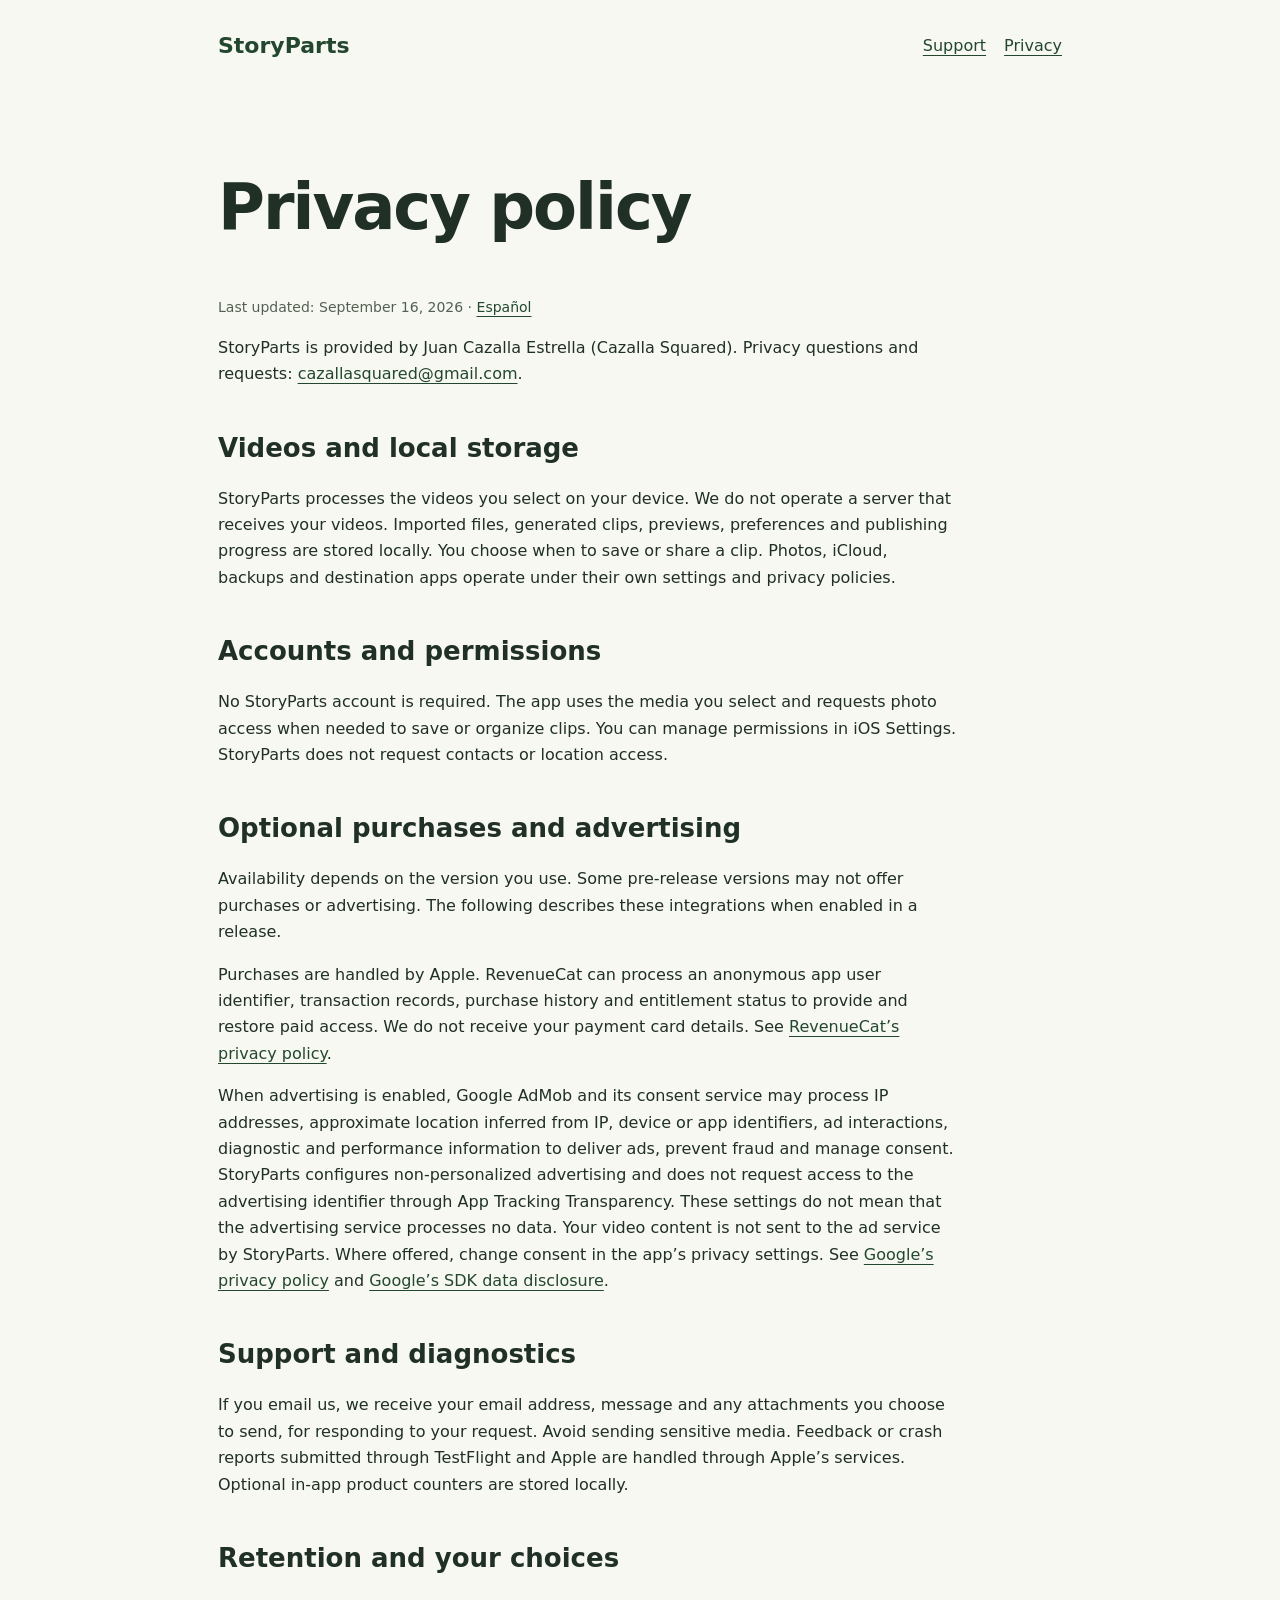
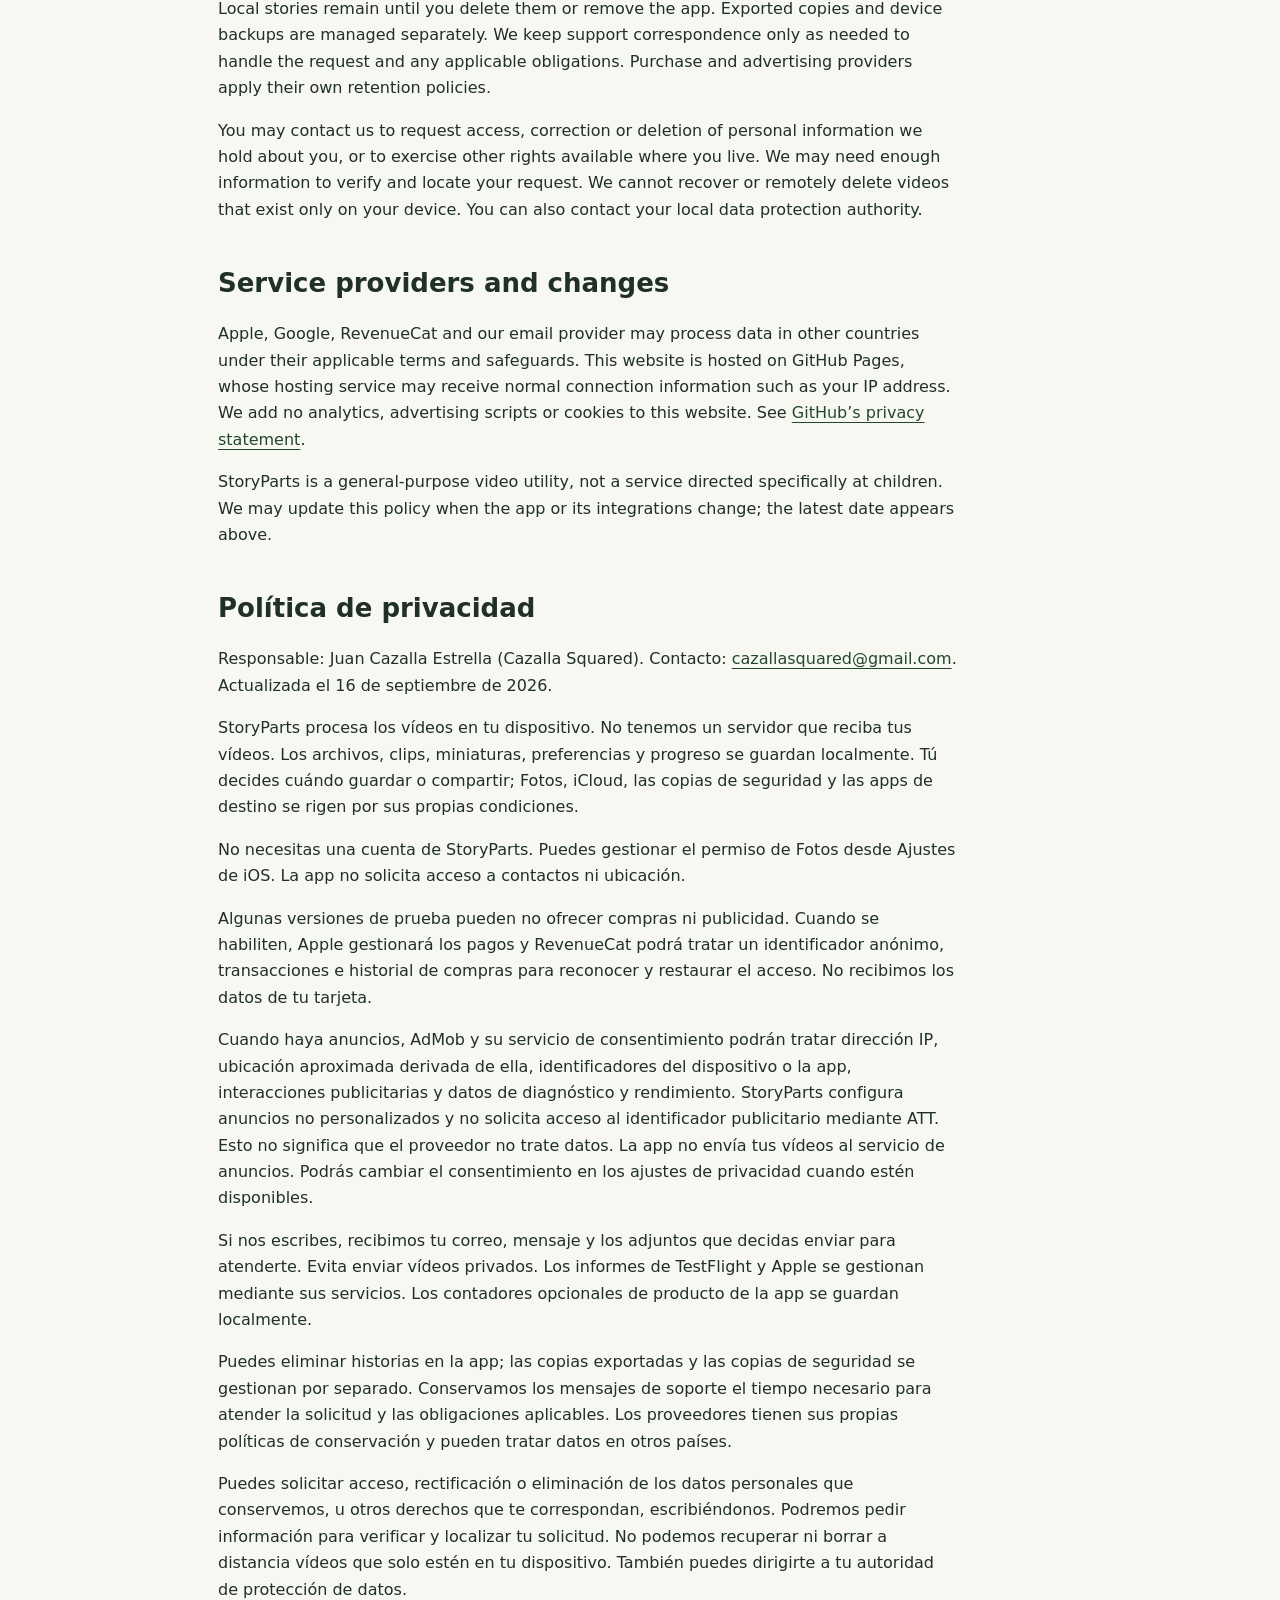
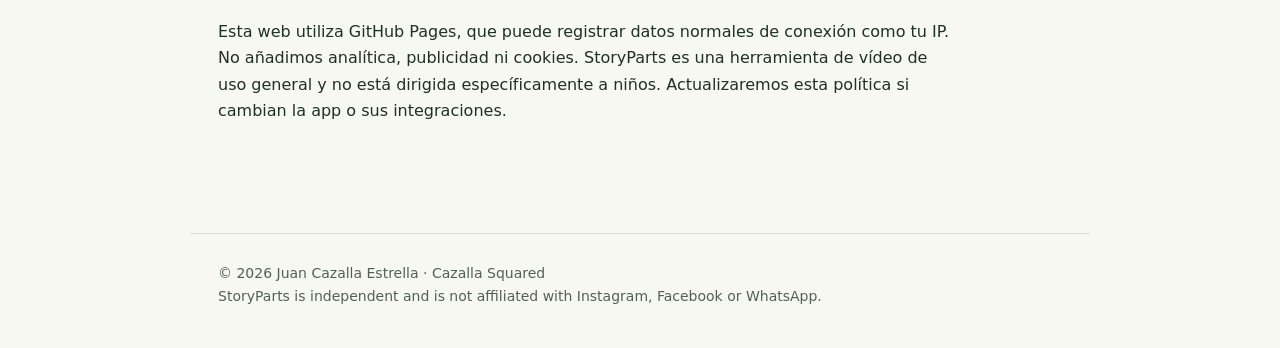
==== privacy/index.html @ 426eb7e2 "Publish StoryParts support and privacy website" ====
<!doctype html><html lang="en"><head><meta charset="utf-8"><meta name="viewport" content="width=device-width,initial-scale=1"><title>Privacy policy · StoryParts</title><meta name="description" content="Split long videos into ordered clips for stories and status updates. StoryParts for iPhone and iPad."><link rel="icon" href="../icon.png"><link rel="stylesheet" href="../style.css"></head><body><header><a class="brand" href="../">StoryParts</a><nav><a href="../support/">Support</a><a href="../privacy/">Privacy</a></nav></header><main><article><h1>Privacy policy</h1><p class="muted">Last updated: September 16, 2026 · <a href="#es">Español</a></p><p>StoryParts is provided by Juan Cazalla Estrella (Cazalla Squared). Privacy questions and requests: <a href="mailto:cazallasquared@gmail.com">cazallasquared@gmail.com</a>.</p><h2>Videos and local storage</h2><p>StoryParts processes the videos you select on your device. We do not operate a server that receives your videos. Imported files, generated clips, previews, preferences and publishing progress are stored locally. You choose when to save or share a clip. Photos, iCloud, backups and destination apps operate under their own settings and privacy policies.</p><h2>Accounts and permissions</h2><p>No StoryParts account is required. The app uses the media you select and requests photo access when needed to save or organize clips. You can manage permissions in iOS Settings. StoryParts does not request contacts or location access.</p><h2>Optional purchases and advertising</h2><p>Availability depends on the version you use. Some pre-release versions may not offer purchases or advertising. The following describes these integrations when enabled in a release.</p><p>Purchases are handled by Apple. RevenueCat can process an anonymous app user identifier, transaction records, purchase history and entitlement status to provide and restore paid access. We do not receive your payment card details. See <a href="https://www.revenuecat.com/privacy-policy">RevenueCat’s privacy policy</a>.</p><p>When advertising is enabled, Google AdMob and its consent service may process IP addresses, approximate location inferred from IP, device or app identifiers, ad interactions, diagnostic and performance information to deliver ads, prevent fraud and manage consent. StoryParts configures non-personalized advertising and does not request access to the advertising identifier through App Tracking Transparency. These settings do not mean that the advertising service processes no data. Your video content is not sent to the ad service by StoryParts. Where offered, change consent in the app’s privacy settings. See <a href="https://policies.google.com/privacy">Google’s privacy policy</a> and <a href="https://developers.google.com/admob/ios/privacy/data-disclosure">Google’s SDK data disclosure</a>.</p><h2>Support and diagnostics</h2><p>If you email us, we receive your email address, message and any attachments you choose to send, for responding to your request. Avoid sending sensitive media. Feedback or crash reports submitted through TestFlight and Apple are handled through Apple’s services. Optional in-app product counters are stored locally.</p><h2>Retention and your choices</h2><p>Local stories remain until you delete them or remove the app. Exported copies and device backups are managed separately. We keep support correspondence only as needed to handle the request and any applicable obligations. Purchase and advertising providers apply their own retention policies.</p><p>You may contact us to request access, correction or deletion of personal information we hold about you, or to exercise other rights available where you live. We may need enough information to verify and locate your request. We cannot recover or remotely delete videos that exist only on your device. You can also contact your local data protection authority.</p><h2>Service providers and changes</h2><p>Apple, Google, RevenueCat and our email provider may process data in other countries under their applicable terms and safeguards. This website is hosted on GitHub Pages, whose hosting service may receive normal connection information such as your IP address. We add no analytics, advertising scripts or cookies to this website. See <a href="https://docs.github.com/en/site-policy/privacy-policies/github-general-privacy-statement">GitHub’s privacy statement</a>.</p><p>StoryParts is a general-purpose video utility, not a service directed specifically at children. We may update this policy when the app or its integrations change; the latest date appears above.</p><section id="es" lang="es"><h2>Política de privacidad</h2><p>Responsable: Juan Cazalla Estrella (Cazalla Squared). Contacto: <a href="mailto:cazallasquared@gmail.com">cazallasquared@gmail.com</a>. Actualizada el 16 de septiembre de 2026.</p><p>StoryParts procesa los vídeos en tu dispositivo. No tenemos un servidor que reciba tus vídeos. Los archivos, clips, miniaturas, preferencias y progreso se guardan localmente. Tú decides cuándo guardar o compartir; Fotos, iCloud, las copias de seguridad y las apps de destino se rigen por sus propias condiciones.</p><p>No necesitas una cuenta de StoryParts. Puedes gestionar el permiso de Fotos desde Ajustes de iOS. La app no solicita acceso a contactos ni ubicación.</p><p>Algunas versiones de prueba pueden no ofrecer compras ni publicidad. Cuando se habiliten, Apple gestionará los pagos y RevenueCat podrá tratar un identificador anónimo, transacciones e historial de compras para reconocer y restaurar el acceso. No recibimos los datos de tu tarjeta.</p><p>Cuando haya anuncios, AdMob y su servicio de consentimiento podrán tratar dirección IP, ubicación aproximada derivada de ella, identificadores del dispositivo o la app, interacciones publicitarias y datos de diagnóstico y rendimiento. StoryParts configura anuncios no personalizados y no solicita acceso al identificador publicitario mediante ATT. Esto no significa que el proveedor no trate datos. La app no envía tus vídeos al servicio de anuncios. Podrás cambiar el consentimiento en los ajustes de privacidad cuando estén disponibles.</p><p>Si nos escribes, recibimos tu correo, mensaje y los adjuntos que decidas enviar para atenderte. Evita enviar vídeos privados. Los informes de TestFlight y Apple se gestionan mediante sus servicios. Los contadores opcionales de producto de la app se guardan localmente.</p><p>Puedes eliminar historias en la app; las copias exportadas y las copias de seguridad se gestionan por separado. Conservamos los mensajes de soporte el tiempo necesario para atender la solicitud y las obligaciones aplicables. Los proveedores tienen sus propias políticas de conservación y pueden tratar datos en otros países.</p><p>Puedes solicitar acceso, rectificación o eliminación de los datos personales que conservemos, u otros derechos que te correspondan, escribiéndonos. Podremos pedir información para verificar y localizar tu solicitud. No podemos recuperar ni borrar a distancia vídeos que solo estén en tu dispositivo. También puedes dirigirte a tu autoridad de protección de datos.</p><p>Esta web utiliza GitHub Pages, que puede registrar datos normales de conexión como tu IP. No añadimos analítica, publicidad ni cookies. StoryParts es una herramienta de vídeo de uso general y no está dirigida específicamente a niños. Actualizaremos esta política si cambian la app o sus integraciones.</p></section></article></main><footer>© 2026 Juan Cazalla Estrella · Cazalla Squared<br>StoryParts is independent and is not affiliated with Instagram, Facebook or WhatsApp.</footer></body></html>
---- style.css ----
*{box-sizing:border-box}body{margin:0;background:#f7f8f1;color:#203027;font-family:system-ui,-apple-system,sans-serif;line-height:1.65}header,main,footer{max-width:900px;margin:auto;padding:28px}header{display:flex;align-items:center;justify-content:space-between;gap:20px}a{color:#23472e;text-underline-offset:4px}nav{display:flex;gap:18px;flex-wrap:wrap}.brand{font-weight:800;text-decoration:none;font-size:22px}.hero{padding:60px 0}.hero img{width:120px;border-radius:26px}h1{font-size:clamp(38px,6vw,64px);line-height:1.08;letter-spacing:-2px;max-width:760px}h2{font-size:26px;line-height:1.25;margin-top:44px}.lead{font-size:22px;max-width:670px}.button{display:inline-block;background:#d6ef6b;color:#203027;border-radius:14px;padding:12px 20px;font-weight:700;text-decoration:none;margin:10px 12px 0 0}.steps{display:grid;grid-template-columns:repeat(3,1fr);gap:20px}.step{border-top:2px solid #c6d2b1;padding:16px 0}.step strong{display:block;font-size:20px}.muted,footer{color:#536154;font-size:14px}article{max-width:740px}details{padding:16px 0;border-bottom:1px solid #d5dccb}summary{font-weight:650;cursor:pointer}footer{border-top:1px solid #d5dccb;margin-top:64px;padding-bottom:40px}@media(max-width:600px){header{align-items:flex-start;flex-direction:column}.steps{grid-template-columns:1fr}.hero{padding:20px 0}h1{letter-spacing:-1px}}
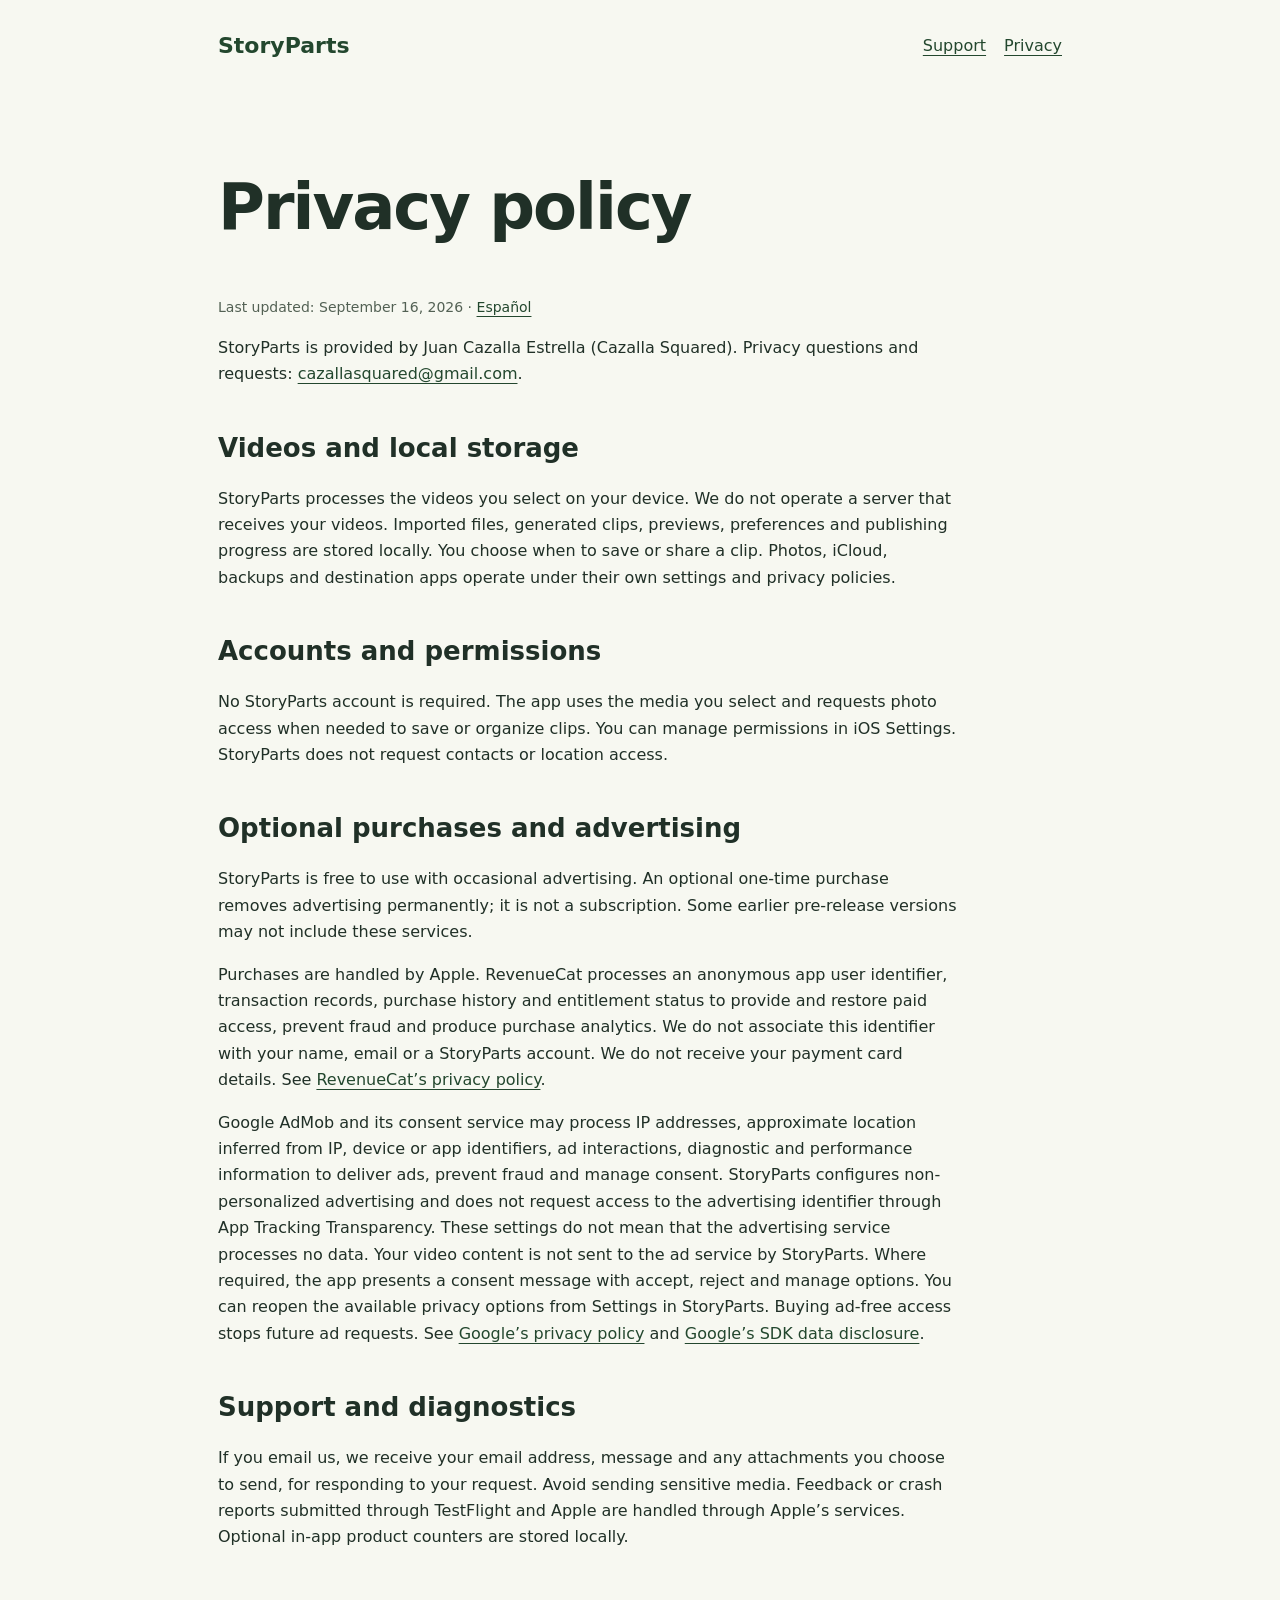
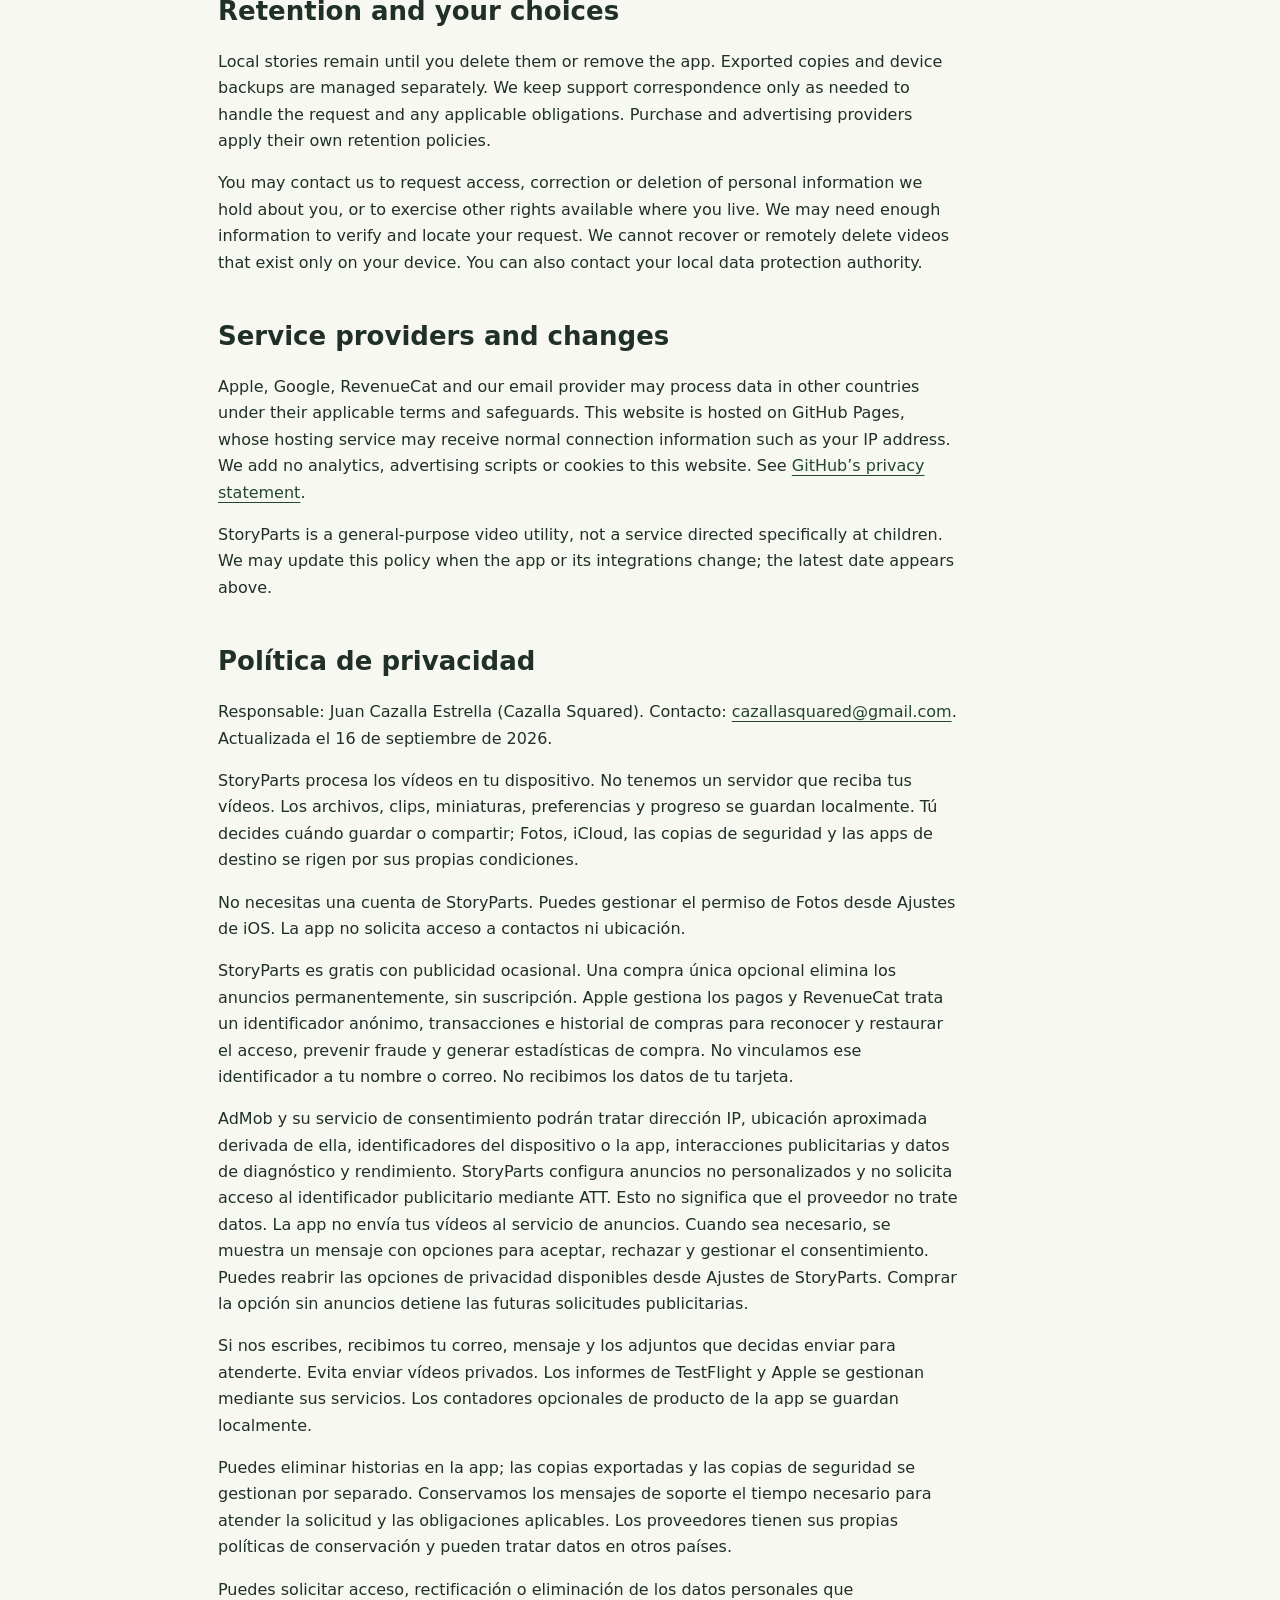
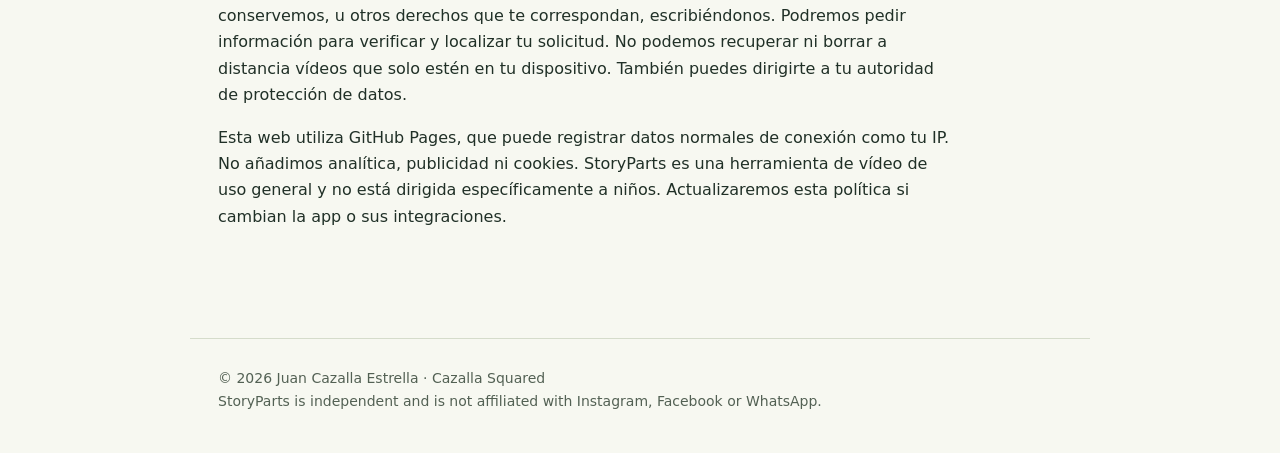
==== commit dce38aeb: "Clarify StoryParts purchase and advertising privacy" ====
--- a/privacy/index.html
+++ b/privacy/index.html
@@ -1 +1 @@
-<!doctype html><html lang="en"><head><meta charset="utf-8"><meta name="viewport" content="width=device-width,initial-scale=1"><title>Privacy policy · StoryParts</title><meta name="description" content="Split long videos into ordered clips for stories and status updates. StoryParts for iPhone and iPad."><link rel="icon" href="../icon.png"><link rel="stylesheet" href="../style.css"></head><body><header><a class="brand" href="../">StoryParts</a><nav><a href="../support/">Support</a><a href="../privacy/">Privacy</a></nav></header><main><article><h1>Privacy policy</h1><p class="muted">Last updated: September 16, 2026 · <a href="#es">Español</a></p><p>StoryParts is provided by Juan Cazalla Estrella (Cazalla Squared). Privacy questions and requests: <a href="mailto:cazallasquared@gmail.com">cazallasquared@gmail.com</a>.</p><h2>Videos and local storage</h2><p>StoryParts processes the videos you select on your device. We do not operate a server that receives your videos. Imported files, generated clips, previews, preferences and publishing progress are stored locally. You choose when to save or share a clip. Photos, iCloud, backups and destination apps operate under their own settings and privacy policies.</p><h2>Accounts and permissions</h2><p>No StoryParts account is required. The app uses the media you select and requests photo access when needed to save or organize clips. You can manage permissions in iOS Settings. StoryParts does not request contacts or location access.</p><h2>Optional purchases and advertising</h2><p>Availability depends on the version you use. Some pre-release versions may not offer purchases or advertising. The following describes these integrations when enabled in a release.</p><p>Purchases are handled by Apple. RevenueCat can process an anonymous app user identifier, transaction records, purchase history and entitlement status to provide and restore paid access. We do not receive your payment card details. See <a href="https://www.revenuecat.com/privacy-policy">RevenueCat’s privacy policy</a>.</p><p>When advertising is enabled, Google AdMob and its consent service may process IP addresses, approximate location inferred from IP, device or app identifiers, ad interactions, diagnostic and performance information to deliver ads, prevent fraud and manage consent. StoryParts configures non-personalized advertising and does not request access to the advertising identifier through App Tracking Transparency. These settings do not mean that the advertising service processes no data. Your video content is not sent to the ad service by StoryParts. Where offered, change consent in the app’s privacy settings. See <a href="https://policies.google.com/privacy">Google’s privacy policy</a> and <a href="https://developers.google.com/admob/ios/privacy/data-disclosure">Google’s SDK data disclosure</a>.</p><h2>Support and diagnostics</h2><p>If you email us, we receive your email address, message and any attachments you choose to send, for responding to your request. Avoid sending sensitive media. Feedback or crash reports submitted through TestFlight and Apple are handled through Apple’s services. Optional in-app product counters are stored locally.</p><h2>Retention and your choices</h2><p>Local stories remain until you delete them or remove the app. Exported copies and device backups are managed separately. We keep support correspondence only as needed to handle the request and any applicable obligations. Purchase and advertising providers apply their own retention policies.</p><p>You may contact us to request access, correction or deletion of personal information we hold about you, or to exercise other rights available where you live. We may need enough information to verify and locate your request. We cannot recover or remotely delete videos that exist only on your device. You can also contact your local data protection authority.</p><h2>Service providers and changes</h2><p>Apple, Google, RevenueCat and our email provider may process data in other countries under their applicable terms and safeguards. This website is hosted on GitHub Pages, whose hosting service may receive normal connection information such as your IP address. We add no analytics, advertising scripts or cookies to this website. See <a href="https://docs.github.com/en/site-policy/privacy-policies/github-general-privacy-statement">GitHub’s privacy statement</a>.</p><p>StoryParts is a general-purpose video utility, not a service directed specifically at children. We may update this policy when the app or its integrations change; the latest date appears above.</p><section id="es" lang="es"><h2>Política de privacidad</h2><p>Responsable: Juan Cazalla Estrella (Cazalla Squared). Contacto: <a href="mailto:cazallasquared@gmail.com">cazallasquared@gmail.com</a>. Actualizada el 16 de septiembre de 2026.</p><p>StoryParts procesa los vídeos en tu dispositivo. No tenemos un servidor que reciba tus vídeos. Los archivos, clips, miniaturas, preferencias y progreso se guardan localmente. Tú decides cuándo guardar o compartir; Fotos, iCloud, las copias de seguridad y las apps de destino se rigen por sus propias condiciones.</p><p>No necesitas una cuenta de StoryParts. Puedes gestionar el permiso de Fotos desde Ajustes de iOS. La app no solicita acceso a contactos ni ubicación.</p><p>Algunas versiones de prueba pueden no ofrecer compras ni publicidad. Cuando se habiliten, Apple gestionará los pagos y RevenueCat podrá tratar un identificador anónimo, transacciones e historial de compras para reconocer y restaurar el acceso. No recibimos los datos de tu tarjeta.</p><p>Cuando haya anuncios, AdMob y su servicio de consentimiento podrán tratar dirección IP, ubicación aproximada derivada de ella, identificadores del dispositivo o la app, interacciones publicitarias y datos de diagnóstico y rendimiento. StoryParts configura anuncios no personalizados y no solicita acceso al identificador publicitario mediante ATT. Esto no significa que el proveedor no trate datos. La app no envía tus vídeos al servicio de anuncios. Podrás cambiar el consentimiento en los ajustes de privacidad cuando estén disponibles.</p><p>Si nos escribes, recibimos tu correo, mensaje y los adjuntos que decidas enviar para atenderte. Evita enviar vídeos privados. Los informes de TestFlight y Apple se gestionan mediante sus servicios. Los contadores opcionales de producto de la app se guardan localmente.</p><p>Puedes eliminar historias en la app; las copias exportadas y las copias de seguridad se gestionan por separado. Conservamos los mensajes de soporte el tiempo necesario para atender la solicitud y las obligaciones aplicables. Los proveedores tienen sus propias políticas de conservación y pueden tratar datos en otros países.</p><p>Puedes solicitar acceso, rectificación o eliminación de los datos personales que conservemos, u otros derechos que te correspondan, escribiéndonos. Podremos pedir información para verificar y localizar tu solicitud. No podemos recuperar ni borrar a distancia vídeos que solo estén en tu dispositivo. También puedes dirigirte a tu autoridad de protección de datos.</p><p>Esta web utiliza GitHub Pages, que puede registrar datos normales de conexión como tu IP. No añadimos analítica, publicidad ni cookies. StoryParts es una herramienta de vídeo de uso general y no está dirigida específicamente a niños. Actualizaremos esta política si cambian la app o sus integraciones.</p></section></article></main><footer>© 2026 Juan Cazalla Estrella · Cazalla Squared<br>StoryParts is independent and is not affiliated with Instagram, Facebook or WhatsApp.</footer></body></html>+<!doctype html><html lang="en"><head><meta charset="utf-8"><meta name="viewport" content="width=device-width,initial-scale=1"><title>Privacy policy · StoryParts</title><meta name="description" content="Split long videos into ordered clips for stories and status updates. StoryParts for iPhone and iPad."><link rel="icon" href="../icon.png"><link rel="stylesheet" href="../style.css"></head><body><header><a class="brand" href="../">StoryParts</a><nav><a href="../support/">Support</a><a href="../privacy/">Privacy</a></nav></header><main><article><h1>Privacy policy</h1><p class="muted">Last updated: September 16, 2026 · <a href="#es">Español</a></p><p>StoryParts is provided by Juan Cazalla Estrella (Cazalla Squared). Privacy questions and requests: <a href="mailto:cazallasquared@gmail.com">cazallasquared@gmail.com</a>.</p><h2>Videos and local storage</h2><p>StoryParts processes the videos you select on your device. We do not operate a server that receives your videos. Imported files, generated clips, previews, preferences and publishing progress are stored locally. You choose when to save or share a clip. Photos, iCloud, backups and destination apps operate under their own settings and privacy policies.</p><h2>Accounts and permissions</h2><p>No StoryParts account is required. The app uses the media you select and requests photo access when needed to save or organize clips. You can manage permissions in iOS Settings. StoryParts does not request contacts or location access.</p><h2>Optional purchases and advertising</h2><p>StoryParts is free to use with occasional advertising. An optional one-time purchase removes advertising permanently; it is not a subscription. Some earlier pre-release versions may not include these services.</p><p>Purchases are handled by Apple. RevenueCat processes an anonymous app user identifier, transaction records, purchase history and entitlement status to provide and restore paid access, prevent fraud and produce purchase analytics. We do not associate this identifier with your name, email or a StoryParts account. We do not receive your payment card details. See <a href="https://www.revenuecat.com/privacy-policy">RevenueCat’s privacy policy</a>.</p><p>Google AdMob and its consent service may process IP addresses, approximate location inferred from IP, device or app identifiers, ad interactions, diagnostic and performance information to deliver ads, prevent fraud and manage consent. StoryParts configures non-personalized advertising and does not request access to the advertising identifier through App Tracking Transparency. These settings do not mean that the advertising service processes no data. Your video content is not sent to the ad service by StoryParts. Where required, the app presents a consent message with accept, reject and manage options. You can reopen the available privacy options from Settings in StoryParts. Buying ad-free access stops future ad requests. See <a href="https://policies.google.com/privacy">Google’s privacy policy</a> and <a href="https://developers.google.com/admob/ios/privacy/data-disclosure">Google’s SDK data disclosure</a>.</p><h2>Support and diagnostics</h2><p>If you email us, we receive your email address, message and any attachments you choose to send, for responding to your request. Avoid sending sensitive media. Feedback or crash reports submitted through TestFlight and Apple are handled through Apple’s services. Optional in-app product counters are stored locally.</p><h2>Retention and your choices</h2><p>Local stories remain until you delete them or remove the app. Exported copies and device backups are managed separately. We keep support correspondence only as needed to handle the request and any applicable obligations. Purchase and advertising providers apply their own retention policies.</p><p>You may contact us to request access, correction or deletion of personal information we hold about you, or to exercise other rights available where you live. We may need enough information to verify and locate your request. We cannot recover or remotely delete videos that exist only on your device. You can also contact your local data protection authority.</p><h2>Service providers and changes</h2><p>Apple, Google, RevenueCat and our email provider may process data in other countries under their applicable terms and safeguards. This website is hosted on GitHub Pages, whose hosting service may receive normal connection information such as your IP address. We add no analytics, advertising scripts or cookies to this website. See <a href="https://docs.github.com/en/site-policy/privacy-policies/github-general-privacy-statement">GitHub’s privacy statement</a>.</p><p>StoryParts is a general-purpose video utility, not a service directed specifically at children. We may update this policy when the app or its integrations change; the latest date appears above.</p><section id="es" lang="es"><h2>Política de privacidad</h2><p>Responsable: Juan Cazalla Estrella (Cazalla Squared). Contacto: <a href="mailto:cazallasquared@gmail.com">cazallasquared@gmail.com</a>. Actualizada el 16 de septiembre de 2026.</p><p>StoryParts procesa los vídeos en tu dispositivo. No tenemos un servidor que reciba tus vídeos. Los archivos, clips, miniaturas, preferencias y progreso se guardan localmente. Tú decides cuándo guardar o compartir; Fotos, iCloud, las copias de seguridad y las apps de destino se rigen por sus propias condiciones.</p><p>No necesitas una cuenta de StoryParts. Puedes gestionar el permiso de Fotos desde Ajustes de iOS. La app no solicita acceso a contactos ni ubicación.</p><p>StoryParts es gratis con publicidad ocasional. Una compra única opcional elimina los anuncios permanentemente, sin suscripción. Apple gestiona los pagos y RevenueCat trata un identificador anónimo, transacciones e historial de compras para reconocer y restaurar el acceso, prevenir fraude y generar estadísticas de compra. No vinculamos ese identificador a tu nombre o correo. No recibimos los datos de tu tarjeta.</p><p>AdMob y su servicio de consentimiento podrán tratar dirección IP, ubicación aproximada derivada de ella, identificadores del dispositivo o la app, interacciones publicitarias y datos de diagnóstico y rendimiento. StoryParts configura anuncios no personalizados y no solicita acceso al identificador publicitario mediante ATT. Esto no significa que el proveedor no trate datos. La app no envía tus vídeos al servicio de anuncios. Cuando sea necesario, se muestra un mensaje con opciones para aceptar, rechazar y gestionar el consentimiento. Puedes reabrir las opciones de privacidad disponibles desde Ajustes de StoryParts. Comprar la opción sin anuncios detiene las futuras solicitudes publicitarias.</p><p>Si nos escribes, recibimos tu correo, mensaje y los adjuntos que decidas enviar para atenderte. Evita enviar vídeos privados. Los informes de TestFlight y Apple se gestionan mediante sus servicios. Los contadores opcionales de producto de la app se guardan localmente.</p><p>Puedes eliminar historias en la app; las copias exportadas y las copias de seguridad se gestionan por separado. Conservamos los mensajes de soporte el tiempo necesario para atender la solicitud y las obligaciones aplicables. Los proveedores tienen sus propias políticas de conservación y pueden tratar datos en otros países.</p><p>Puedes solicitar acceso, rectificación o eliminación de los datos personales que conservemos, u otros derechos que te correspondan, escribiéndonos. Podremos pedir información para verificar y localizar tu solicitud. No podemos recuperar ni borrar a distancia vídeos que solo estén en tu dispositivo. También puedes dirigirte a tu autoridad de protección de datos.</p><p>Esta web utiliza GitHub Pages, que puede registrar datos normales de conexión como tu IP. No añadimos analítica, publicidad ni cookies. StoryParts es una herramienta de vídeo de uso general y no está dirigida específicamente a niños. Actualizaremos esta política si cambian la app o sus integraciones.</p></section></article></main><footer>© 2026 Juan Cazalla Estrella · Cazalla Squared<br>StoryParts is independent and is not affiliated with Instagram, Facebook or WhatsApp.</footer></body></html>
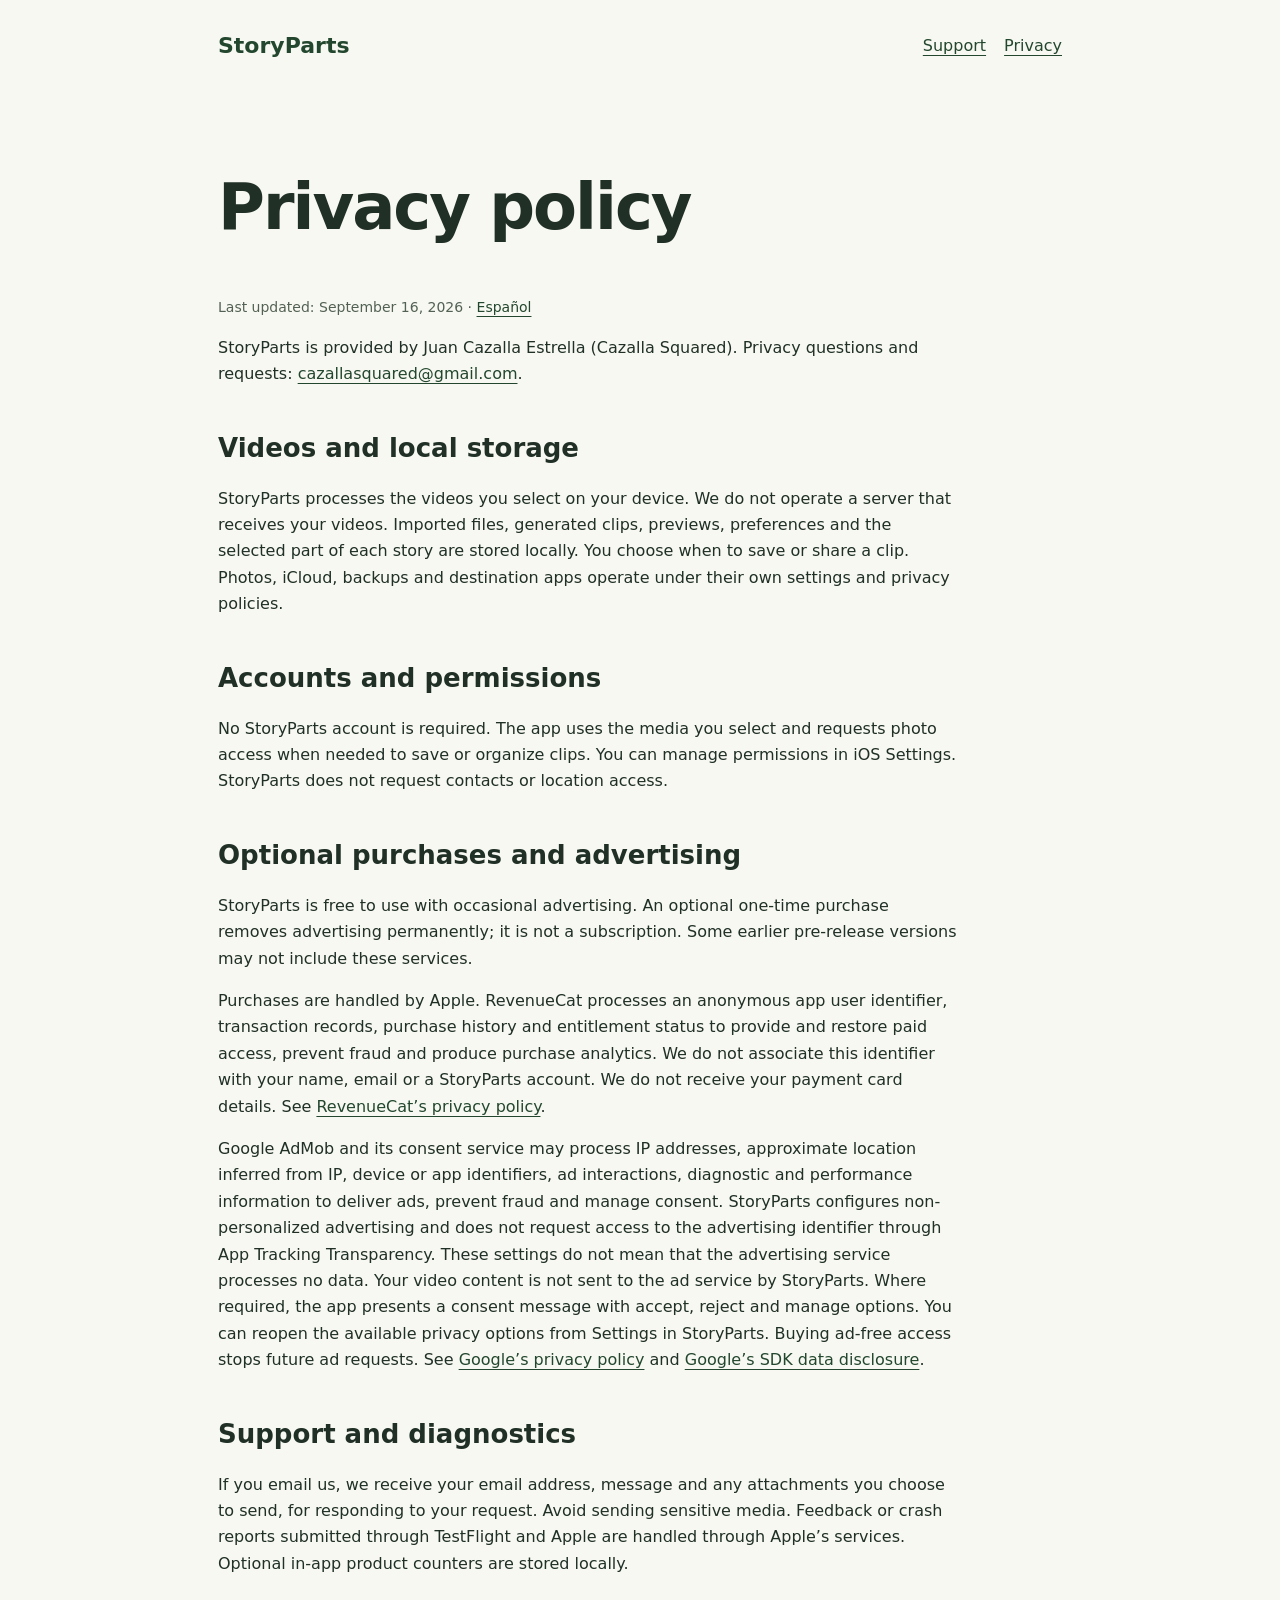
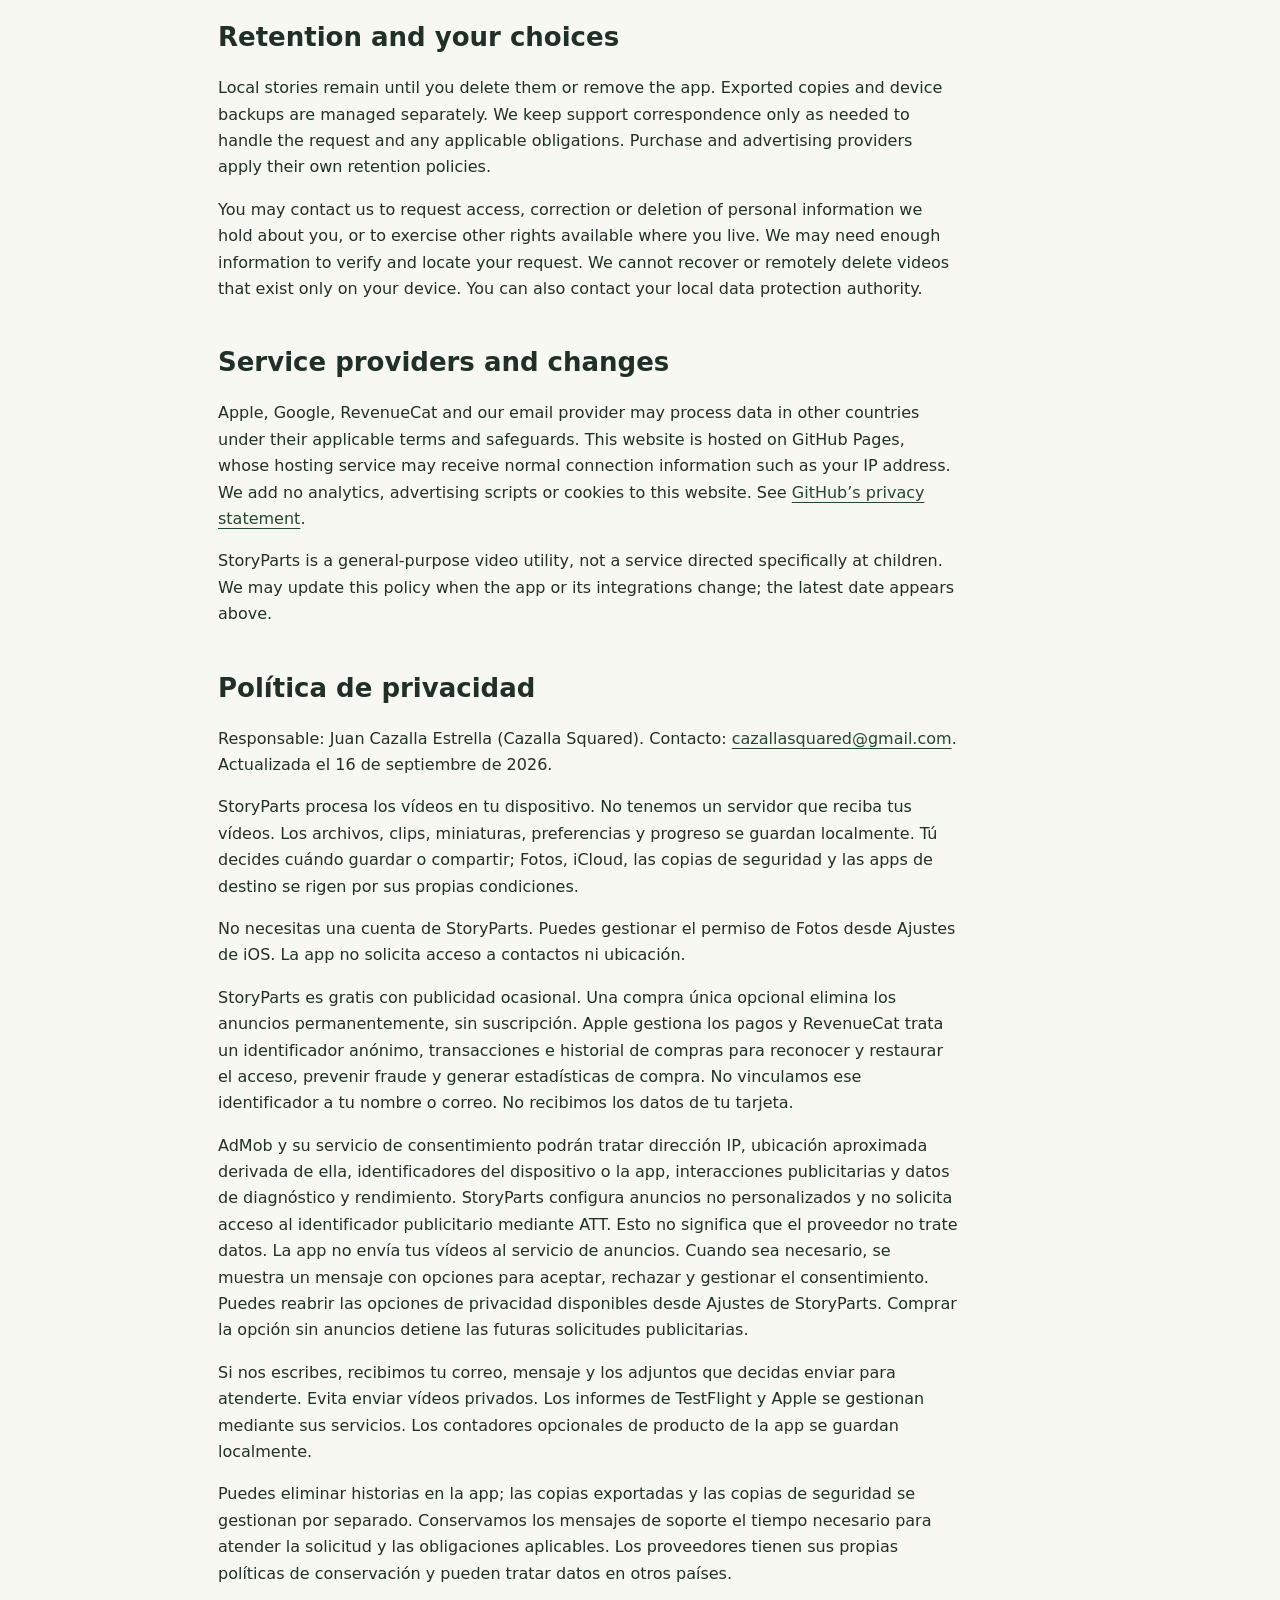
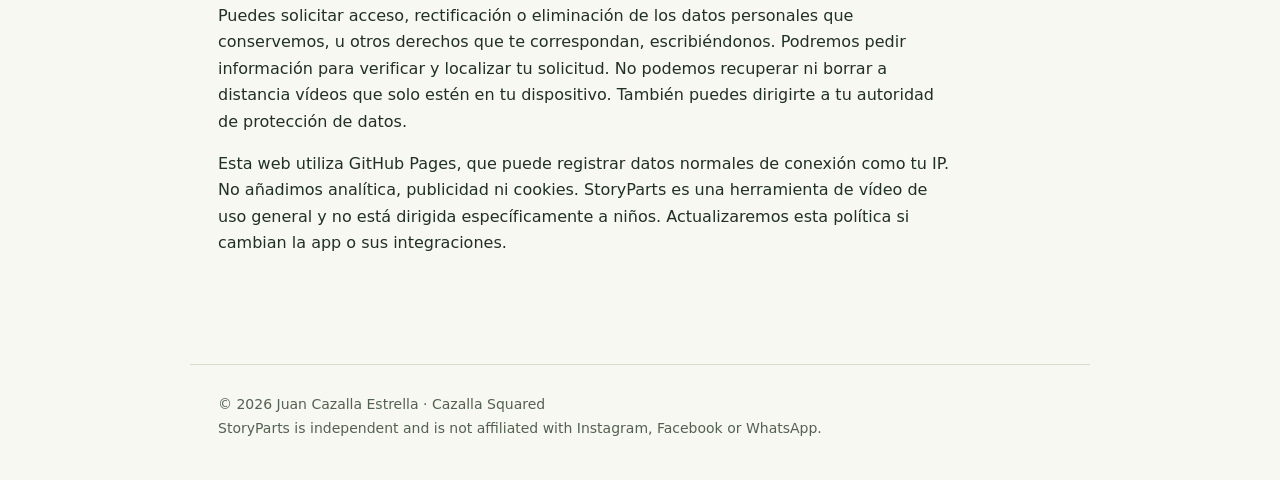
==== commit aa0da2db: "Update StoryParts guidance for preview and sharing flow" ====
--- a/privacy/index.html
+++ b/privacy/index.html
@@ -1 +1 @@
-<!doctype html><html lang="en"><head><meta charset="utf-8"><meta name="viewport" content="width=device-width,initial-scale=1"><title>Privacy policy · StoryParts</title><meta name="description" content="Split long videos into ordered clips for stories and status updates. StoryParts for iPhone and iPad."><link rel="icon" href="../icon.png"><link rel="stylesheet" href="../style.css"></head><body><header><a class="brand" href="../">StoryParts</a><nav><a href="../support/">Support</a><a href="../privacy/">Privacy</a></nav></header><main><article><h1>Privacy policy</h1><p class="muted">Last updated: September 16, 2026 · <a href="#es">Español</a></p><p>StoryParts is provided by Juan Cazalla Estrella (Cazalla Squared). Privacy questions and requests: <a href="mailto:cazallasquared@gmail.com">cazallasquared@gmail.com</a>.</p><h2>Videos and local storage</h2><p>StoryParts processes the videos you select on your device. We do not operate a server that receives your videos. Imported files, generated clips, previews, preferences and publishing progress are stored locally. You choose when to save or share a clip. Photos, iCloud, backups and destination apps operate under their own settings and privacy policies.</p><h2>Accounts and permissions</h2><p>No StoryParts account is required. The app uses the media you select and requests photo access when needed to save or organize clips. You can manage permissions in iOS Settings. StoryParts does not request contacts or location access.</p><h2>Optional purchases and advertising</h2><p>StoryParts is free to use with occasional advertising. An optional one-time purchase removes advertising permanently; it is not a subscription. Some earlier pre-release versions may not include these services.</p><p>Purchases are handled by Apple. RevenueCat processes an anonymous app user identifier, transaction records, purchase history and entitlement status to provide and restore paid access, prevent fraud and produce purchase analytics. We do not associate this identifier with your name, email or a StoryParts account. We do not receive your payment card details. See <a href="https://www.revenuecat.com/privacy-policy">RevenueCat’s privacy policy</a>.</p><p>Google AdMob and its consent service may process IP addresses, approximate location inferred from IP, device or app identifiers, ad interactions, diagnostic and performance information to deliver ads, prevent fraud and manage consent. StoryParts configures non-personalized advertising and does not request access to the advertising identifier through App Tracking Transparency. These settings do not mean that the advertising service processes no data. Your video content is not sent to the ad service by StoryParts. Where required, the app presents a consent message with accept, reject and manage options. You can reopen the available privacy options from Settings in StoryParts. Buying ad-free access stops future ad requests. See <a href="https://policies.google.com/privacy">Google’s privacy policy</a> and <a href="https://developers.google.com/admob/ios/privacy/data-disclosure">Google’s SDK data disclosure</a>.</p><h2>Support and diagnostics</h2><p>If you email us, we receive your email address, message and any attachments you choose to send, for responding to your request. Avoid sending sensitive media. Feedback or crash reports submitted through TestFlight and Apple are handled through Apple’s services. Optional in-app product counters are stored locally.</p><h2>Retention and your choices</h2><p>Local stories remain until you delete them or remove the app. Exported copies and device backups are managed separately. We keep support correspondence only as needed to handle the request and any applicable obligations. Purchase and advertising providers apply their own retention policies.</p><p>You may contact us to request access, correction or deletion of personal information we hold about you, or to exercise other rights available where you live. We may need enough information to verify and locate your request. We cannot recover or remotely delete videos that exist only on your device. You can also contact your local data protection authority.</p><h2>Service providers and changes</h2><p>Apple, Google, RevenueCat and our email provider may process data in other countries under their applicable terms and safeguards. This website is hosted on GitHub Pages, whose hosting service may receive normal connection information such as your IP address. We add no analytics, advertising scripts or cookies to this website. See <a href="https://docs.github.com/en/site-policy/privacy-policies/github-general-privacy-statement">GitHub’s privacy statement</a>.</p><p>StoryParts is a general-purpose video utility, not a service directed specifically at children. We may update this policy when the app or its integrations change; the latest date appears above.</p><section id="es" lang="es"><h2>Política de privacidad</h2><p>Responsable: Juan Cazalla Estrella (Cazalla Squared). Contacto: <a href="mailto:cazallasquared@gmail.com">cazallasquared@gmail.com</a>. Actualizada el 16 de septiembre de 2026.</p><p>StoryParts procesa los vídeos en tu dispositivo. No tenemos un servidor que reciba tus vídeos. Los archivos, clips, miniaturas, preferencias y progreso se guardan localmente. Tú decides cuándo guardar o compartir; Fotos, iCloud, las copias de seguridad y las apps de destino se rigen por sus propias condiciones.</p><p>No necesitas una cuenta de StoryParts. Puedes gestionar el permiso de Fotos desde Ajustes de iOS. La app no solicita acceso a contactos ni ubicación.</p><p>StoryParts es gratis con publicidad ocasional. Una compra única opcional elimina los anuncios permanentemente, sin suscripción. Apple gestiona los pagos y RevenueCat trata un identificador anónimo, transacciones e historial de compras para reconocer y restaurar el acceso, prevenir fraude y generar estadísticas de compra. No vinculamos ese identificador a tu nombre o correo. No recibimos los datos de tu tarjeta.</p><p>AdMob y su servicio de consentimiento podrán tratar dirección IP, ubicación aproximada derivada de ella, identificadores del dispositivo o la app, interacciones publicitarias y datos de diagnóstico y rendimiento. StoryParts configura anuncios no personalizados y no solicita acceso al identificador publicitario mediante ATT. Esto no significa que el proveedor no trate datos. La app no envía tus vídeos al servicio de anuncios. Cuando sea necesario, se muestra un mensaje con opciones para aceptar, rechazar y gestionar el consentimiento. Puedes reabrir las opciones de privacidad disponibles desde Ajustes de StoryParts. Comprar la opción sin anuncios detiene las futuras solicitudes publicitarias.</p><p>Si nos escribes, recibimos tu correo, mensaje y los adjuntos que decidas enviar para atenderte. Evita enviar vídeos privados. Los informes de TestFlight y Apple se gestionan mediante sus servicios. Los contadores opcionales de producto de la app se guardan localmente.</p><p>Puedes eliminar historias en la app; las copias exportadas y las copias de seguridad se gestionan por separado. Conservamos los mensajes de soporte el tiempo necesario para atender la solicitud y las obligaciones aplicables. Los proveedores tienen sus propias políticas de conservación y pueden tratar datos en otros países.</p><p>Puedes solicitar acceso, rectificación o eliminación de los datos personales que conservemos, u otros derechos que te correspondan, escribiéndonos. Podremos pedir información para verificar y localizar tu solicitud. No podemos recuperar ni borrar a distancia vídeos que solo estén en tu dispositivo. También puedes dirigirte a tu autoridad de protección de datos.</p><p>Esta web utiliza GitHub Pages, que puede registrar datos normales de conexión como tu IP. No añadimos analítica, publicidad ni cookies. StoryParts es una herramienta de vídeo de uso general y no está dirigida específicamente a niños. Actualizaremos esta política si cambian la app o sus integraciones.</p></section></article></main><footer>© 2026 Juan Cazalla Estrella · Cazalla Squared<br>StoryParts is independent and is not affiliated with Instagram, Facebook or WhatsApp.</footer></body></html>+<!doctype html><html lang="en"><head><meta charset="utf-8"><meta name="viewport" content="width=device-width,initial-scale=1"><title>Privacy policy · StoryParts</title><meta name="description" content="Split long videos into ordered clips for stories and status updates. StoryParts for iPhone and iPad."><link rel="icon" href="../icon.png"><link rel="stylesheet" href="../style.css"></head><body><header><a class="brand" href="../">StoryParts</a><nav><a href="../support/">Support</a><a href="../privacy/">Privacy</a></nav></header><main><article><h1>Privacy policy</h1><p class="muted">Last updated: September 16, 2026 · <a href="#es">Español</a></p><p>StoryParts is provided by Juan Cazalla Estrella (Cazalla Squared). Privacy questions and requests: <a href="mailto:cazallasquared@gmail.com">cazallasquared@gmail.com</a>.</p><h2>Videos and local storage</h2><p>StoryParts processes the videos you select on your device. We do not operate a server that receives your videos. Imported files, generated clips, previews, preferences and the selected part of each story are stored locally. You choose when to save or share a clip. Photos, iCloud, backups and destination apps operate under their own settings and privacy policies.</p><h2>Accounts and permissions</h2><p>No StoryParts account is required. The app uses the media you select and requests photo access when needed to save or organize clips. You can manage permissions in iOS Settings. StoryParts does not request contacts or location access.</p><h2>Optional purchases and advertising</h2><p>StoryParts is free to use with occasional advertising. An optional one-time purchase removes advertising permanently; it is not a subscription. Some earlier pre-release versions may not include these services.</p><p>Purchases are handled by Apple. RevenueCat processes an anonymous app user identifier, transaction records, purchase history and entitlement status to provide and restore paid access, prevent fraud and produce purchase analytics. We do not associate this identifier with your name, email or a StoryParts account. We do not receive your payment card details. See <a href="https://www.revenuecat.com/privacy-policy">RevenueCat’s privacy policy</a>.</p><p>Google AdMob and its consent service may process IP addresses, approximate location inferred from IP, device or app identifiers, ad interactions, diagnostic and performance information to deliver ads, prevent fraud and manage consent. StoryParts configures non-personalized advertising and does not request access to the advertising identifier through App Tracking Transparency. These settings do not mean that the advertising service processes no data. Your video content is not sent to the ad service by StoryParts. Where required, the app presents a consent message with accept, reject and manage options. You can reopen the available privacy options from Settings in StoryParts. Buying ad-free access stops future ad requests. See <a href="https://policies.google.com/privacy">Google’s privacy policy</a> and <a href="https://developers.google.com/admob/ios/privacy/data-disclosure">Google’s SDK data disclosure</a>.</p><h2>Support and diagnostics</h2><p>If you email us, we receive your email address, message and any attachments you choose to send, for responding to your request. Avoid sending sensitive media. Feedback or crash reports submitted through TestFlight and Apple are handled through Apple’s services. Optional in-app product counters are stored locally.</p><h2>Retention and your choices</h2><p>Local stories remain until you delete them or remove the app. Exported copies and device backups are managed separately. We keep support correspondence only as needed to handle the request and any applicable obligations. Purchase and advertising providers apply their own retention policies.</p><p>You may contact us to request access, correction or deletion of personal information we hold about you, or to exercise other rights available where you live. We may need enough information to verify and locate your request. We cannot recover or remotely delete videos that exist only on your device. You can also contact your local data protection authority.</p><h2>Service providers and changes</h2><p>Apple, Google, RevenueCat and our email provider may process data in other countries under their applicable terms and safeguards. This website is hosted on GitHub Pages, whose hosting service may receive normal connection information such as your IP address. We add no analytics, advertising scripts or cookies to this website. See <a href="https://docs.github.com/en/site-policy/privacy-policies/github-general-privacy-statement">GitHub’s privacy statement</a>.</p><p>StoryParts is a general-purpose video utility, not a service directed specifically at children. We may update this policy when the app or its integrations change; the latest date appears above.</p><section id="es" lang="es"><h2>Política de privacidad</h2><p>Responsable: Juan Cazalla Estrella (Cazalla Squared). Contacto: <a href="mailto:cazallasquared@gmail.com">cazallasquared@gmail.com</a>. Actualizada el 16 de septiembre de 2026.</p><p>StoryParts procesa los vídeos en tu dispositivo. No tenemos un servidor que reciba tus vídeos. Los archivos, clips, miniaturas, preferencias y progreso se guardan localmente. Tú decides cuándo guardar o compartir; Fotos, iCloud, las copias de seguridad y las apps de destino se rigen por sus propias condiciones.</p><p>No necesitas una cuenta de StoryParts. Puedes gestionar el permiso de Fotos desde Ajustes de iOS. La app no solicita acceso a contactos ni ubicación.</p><p>StoryParts es gratis con publicidad ocasional. Una compra única opcional elimina los anuncios permanentemente, sin suscripción. Apple gestiona los pagos y RevenueCat trata un identificador anónimo, transacciones e historial de compras para reconocer y restaurar el acceso, prevenir fraude y generar estadísticas de compra. No vinculamos ese identificador a tu nombre o correo. No recibimos los datos de tu tarjeta.</p><p>AdMob y su servicio de consentimiento podrán tratar dirección IP, ubicación aproximada derivada de ella, identificadores del dispositivo o la app, interacciones publicitarias y datos de diagnóstico y rendimiento. StoryParts configura anuncios no personalizados y no solicita acceso al identificador publicitario mediante ATT. Esto no significa que el proveedor no trate datos. La app no envía tus vídeos al servicio de anuncios. Cuando sea necesario, se muestra un mensaje con opciones para aceptar, rechazar y gestionar el consentimiento. Puedes reabrir las opciones de privacidad disponibles desde Ajustes de StoryParts. Comprar la opción sin anuncios detiene las futuras solicitudes publicitarias.</p><p>Si nos escribes, recibimos tu correo, mensaje y los adjuntos que decidas enviar para atenderte. Evita enviar vídeos privados. Los informes de TestFlight y Apple se gestionan mediante sus servicios. Los contadores opcionales de producto de la app se guardan localmente.</p><p>Puedes eliminar historias en la app; las copias exportadas y las copias de seguridad se gestionan por separado. Conservamos los mensajes de soporte el tiempo necesario para atender la solicitud y las obligaciones aplicables. Los proveedores tienen sus propias políticas de conservación y pueden tratar datos en otros países.</p><p>Puedes solicitar acceso, rectificación o eliminación de los datos personales que conservemos, u otros derechos que te correspondan, escribiéndonos. Podremos pedir información para verificar y localizar tu solicitud. No podemos recuperar ni borrar a distancia vídeos que solo estén en tu dispositivo. También puedes dirigirte a tu autoridad de protección de datos.</p><p>Esta web utiliza GitHub Pages, que puede registrar datos normales de conexión como tu IP. No añadimos analítica, publicidad ni cookies. StoryParts es una herramienta de vídeo de uso general y no está dirigida específicamente a niños. Actualizaremos esta política si cambian la app o sus integraciones.</p></section></article></main><footer>© 2026 Juan Cazalla Estrella · Cazalla Squared<br>StoryParts is independent and is not affiliated with Instagram, Facebook or WhatsApp.</footer></body></html>
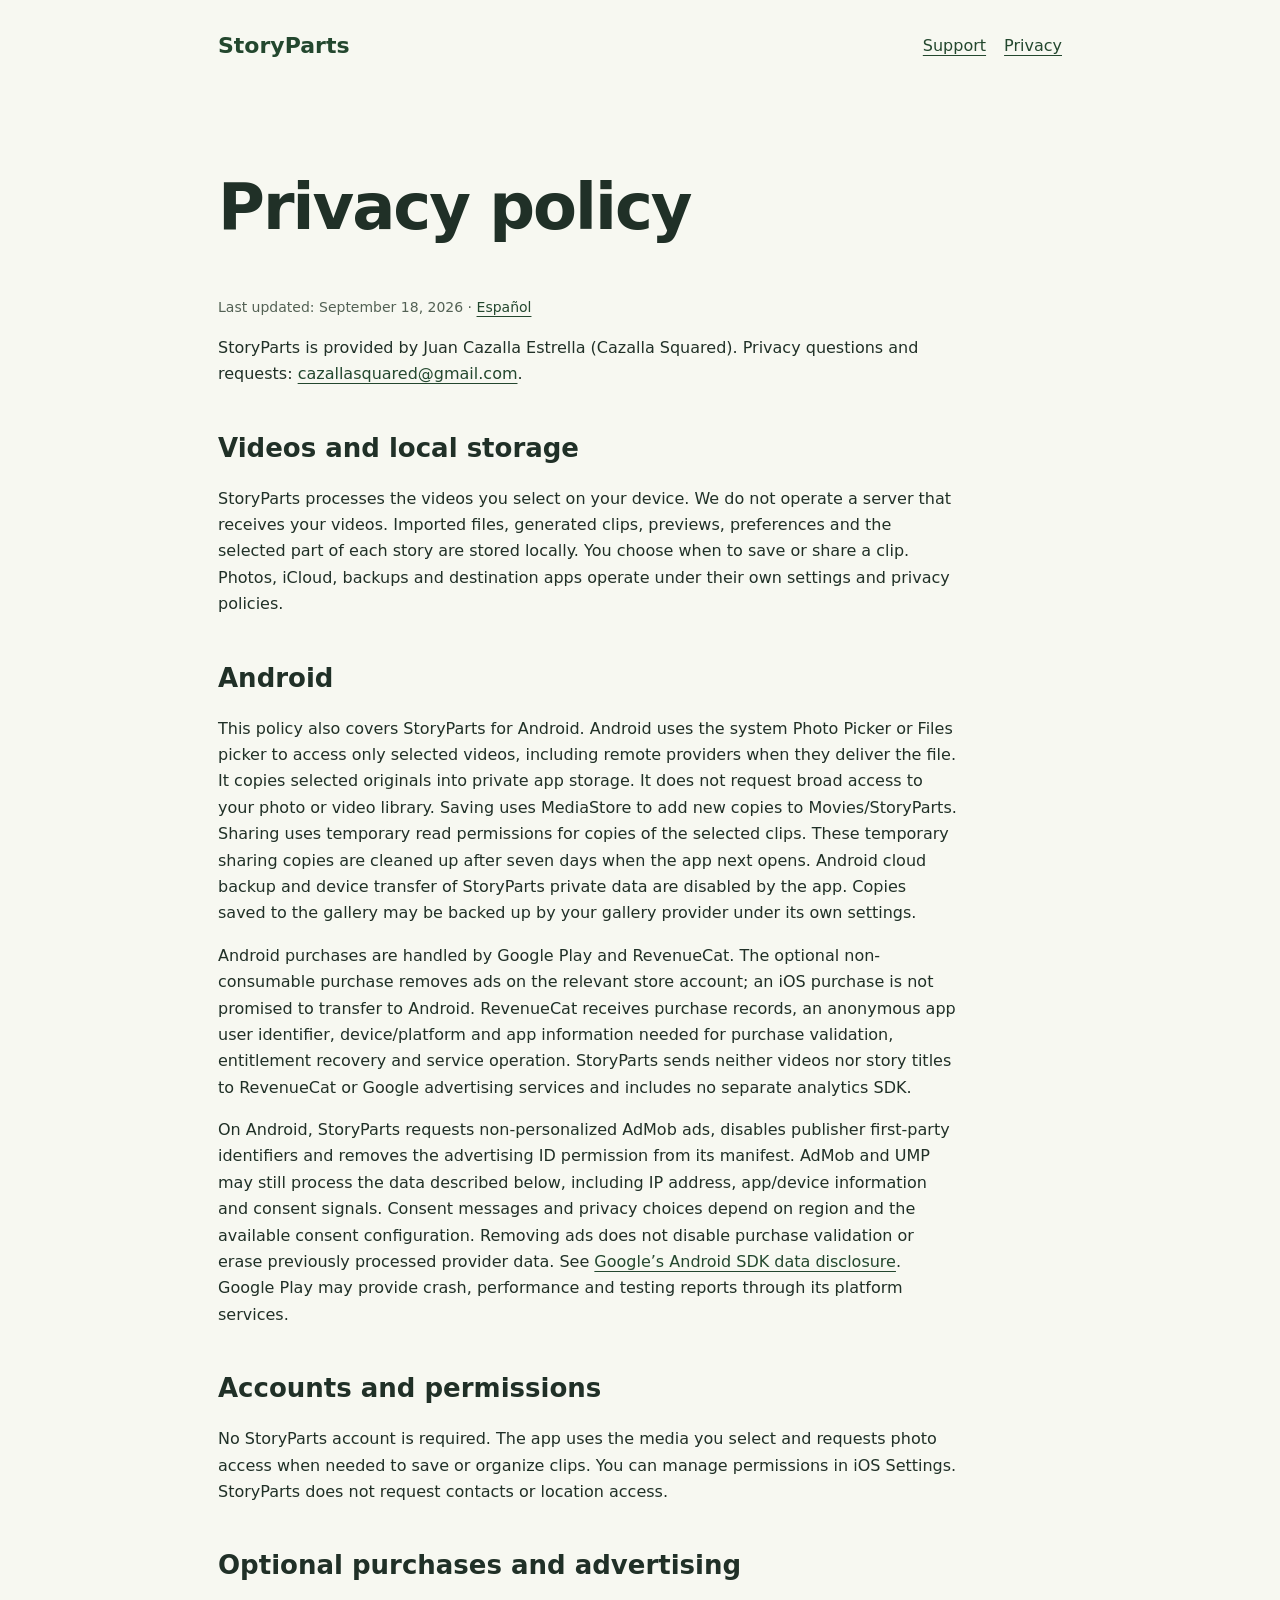
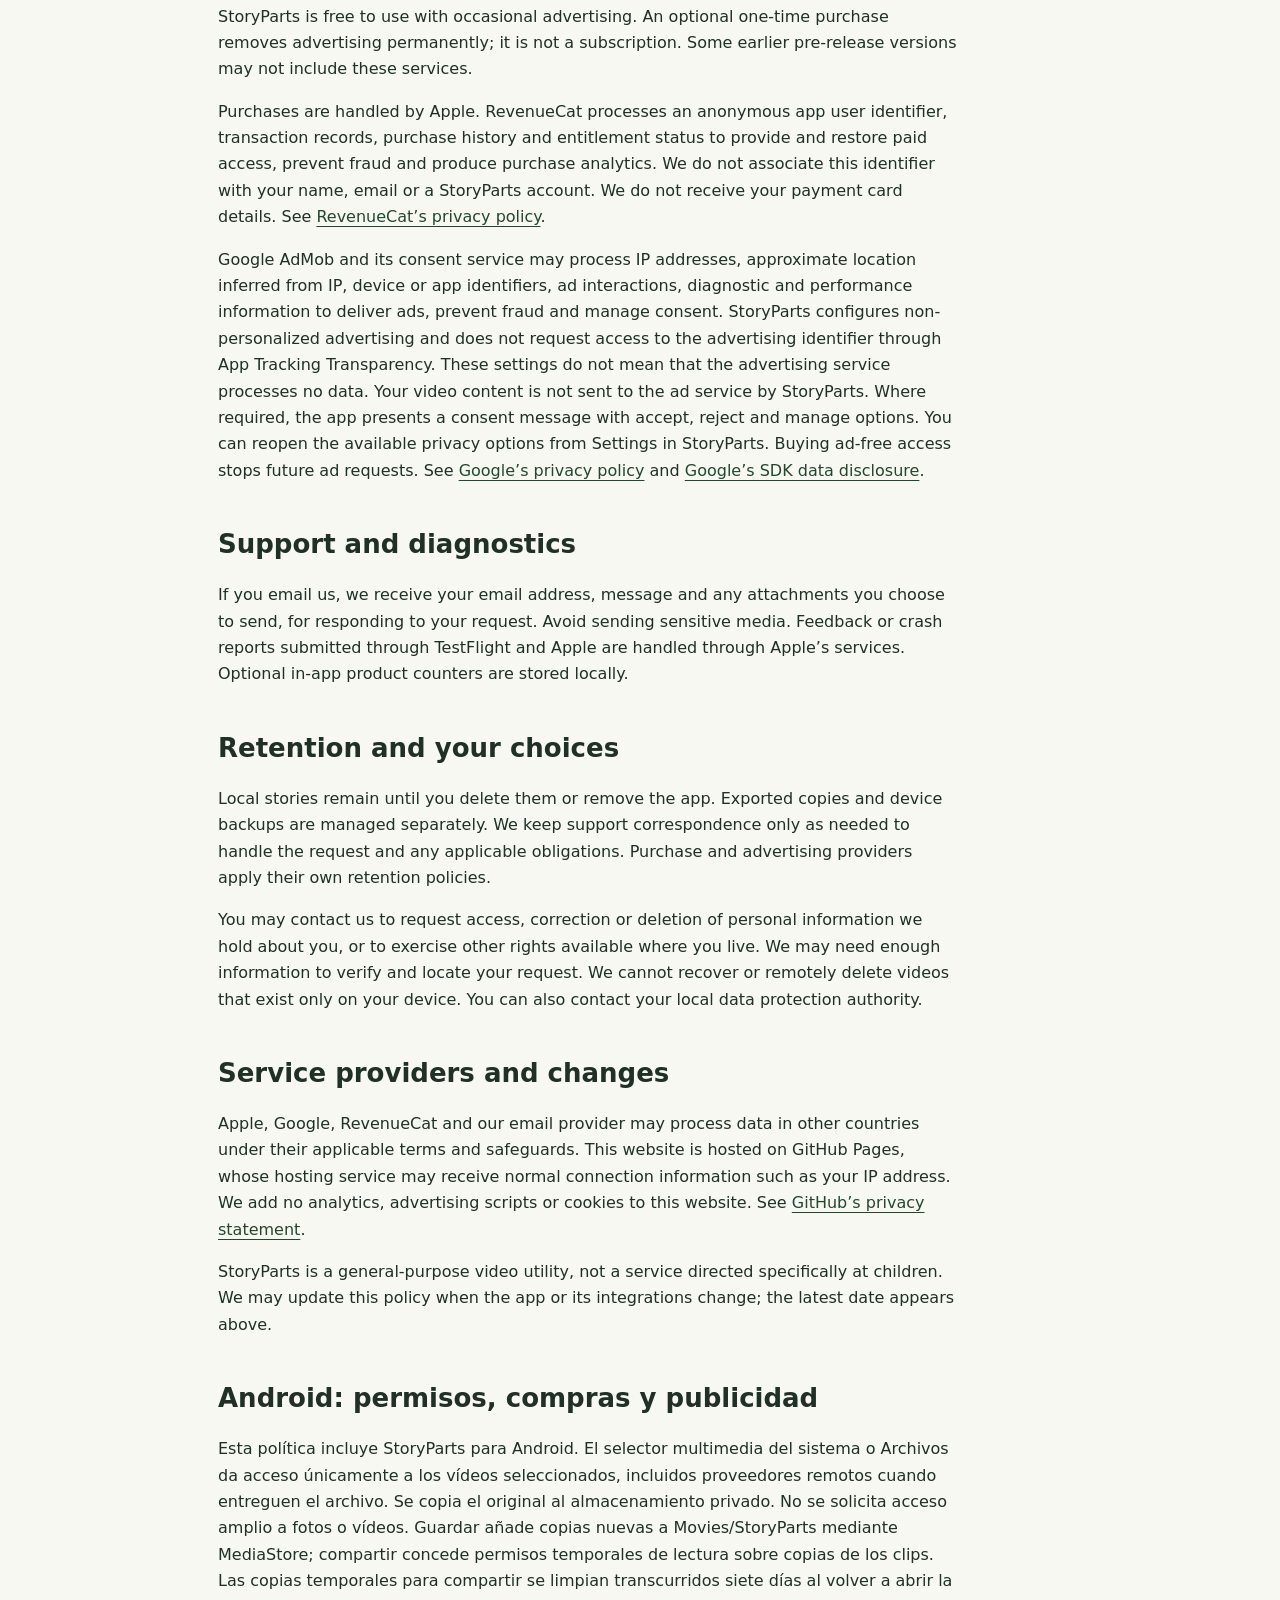
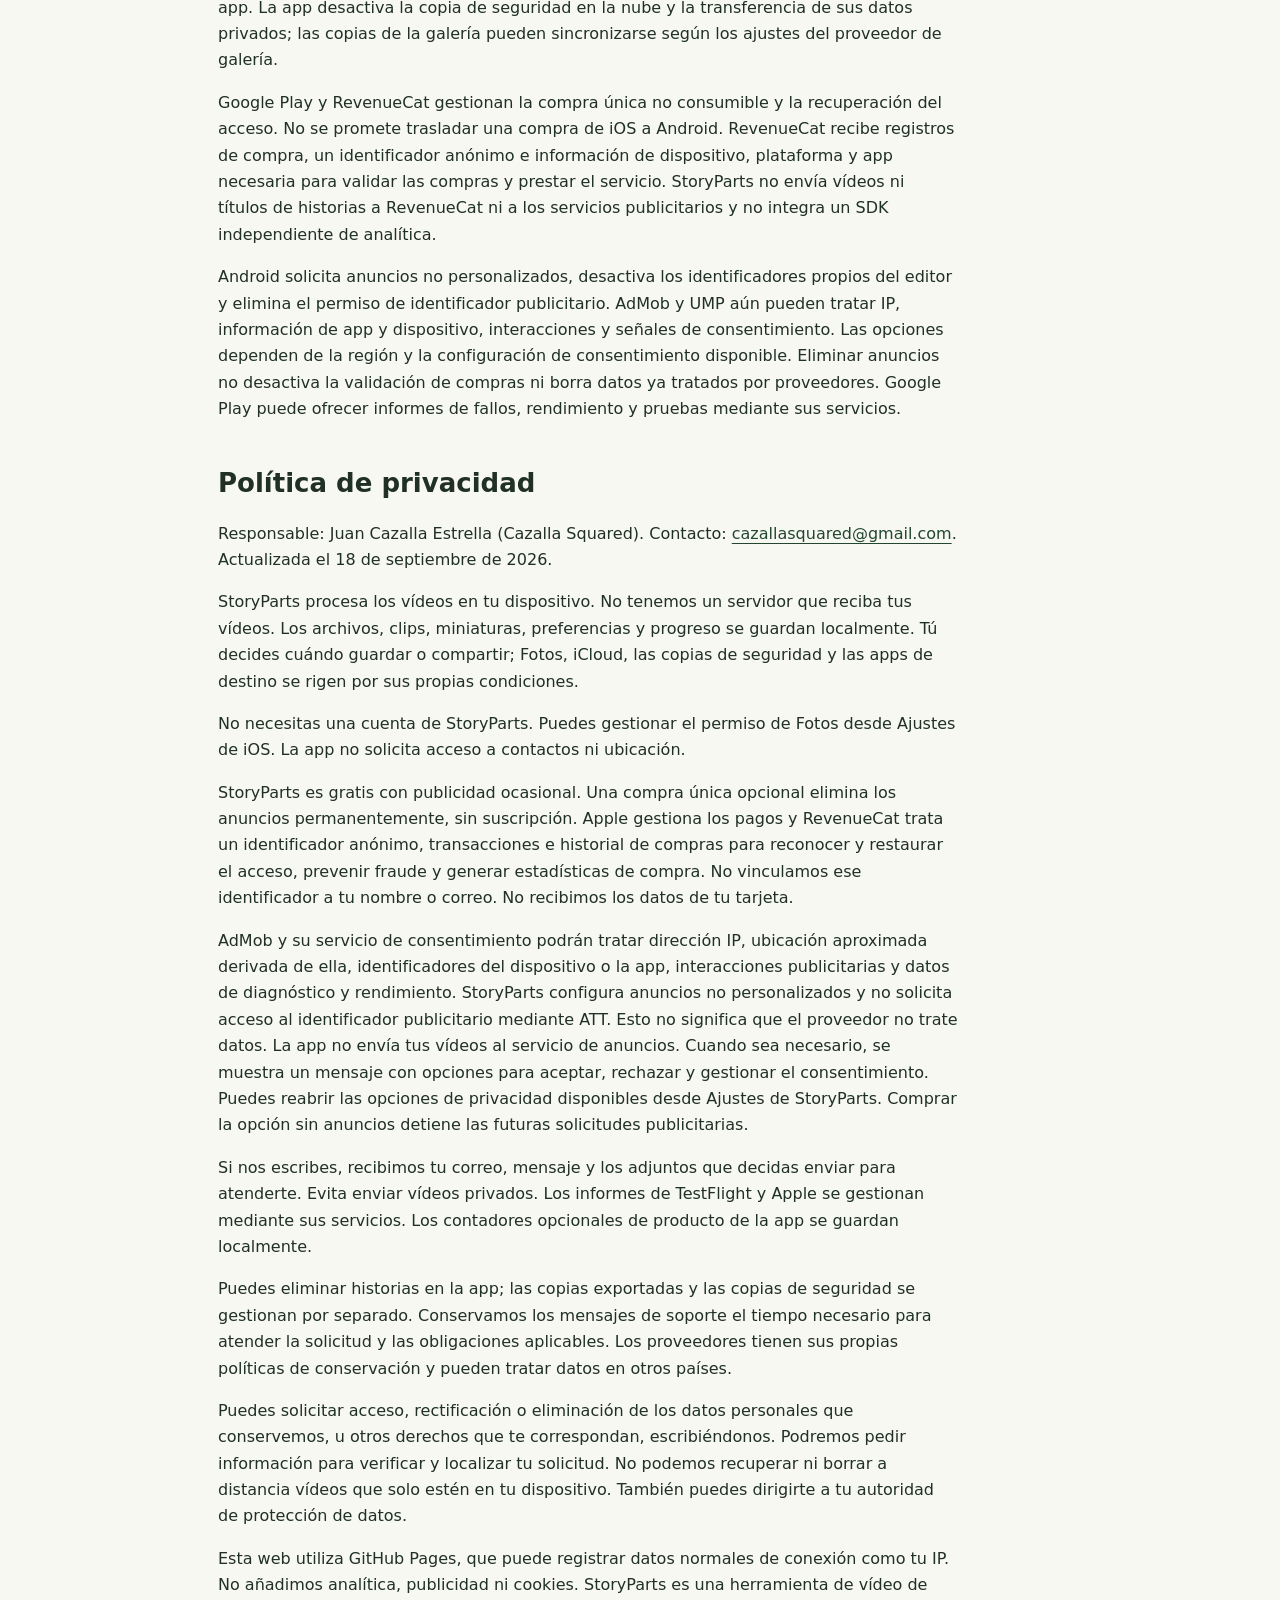
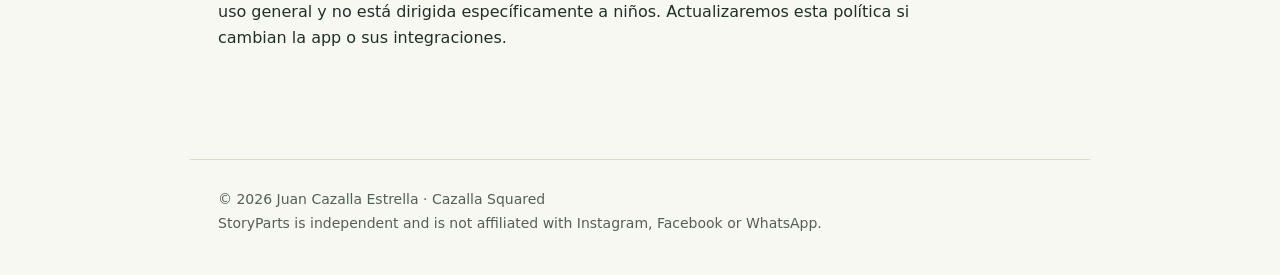
==== commit 59bf4ac1: "Document Android privacy, local processing and support" ====
--- a/privacy/index.html
+++ b/privacy/index.html
@@ -1 +1 @@
-<!doctype html><html lang="en"><head><meta charset="utf-8"><meta name="viewport" content="width=device-width,initial-scale=1"><title>Privacy policy · StoryParts</title><meta name="description" content="Split long videos into ordered clips for stories and status updates. StoryParts for iPhone and iPad."><link rel="icon" href="../icon.png"><link rel="stylesheet" href="../style.css"></head><body><header><a class="brand" href="../">StoryParts</a><nav><a href="../support/">Support</a><a href="../privacy/">Privacy</a></nav></header><main><article><h1>Privacy policy</h1><p class="muted">Last updated: September 16, 2026 · <a href="#es">Español</a></p><p>StoryParts is provided by Juan Cazalla Estrella (Cazalla Squared). Privacy questions and requests: <a href="mailto:cazallasquared@gmail.com">cazallasquared@gmail.com</a>.</p><h2>Videos and local storage</h2><p>StoryParts processes the videos you select on your device. We do not operate a server that receives your videos. Imported files, generated clips, previews, preferences and the selected part of each story are stored locally. You choose when to save or share a clip. Photos, iCloud, backups and destination apps operate under their own settings and privacy policies.</p><h2>Accounts and permissions</h2><p>No StoryParts account is required. The app uses the media you select and requests photo access when needed to save or organize clips. You can manage permissions in iOS Settings. StoryParts does not request contacts or location access.</p><h2>Optional purchases and advertising</h2><p>StoryParts is free to use with occasional advertising. An optional one-time purchase removes advertising permanently; it is not a subscription. Some earlier pre-release versions may not include these services.</p><p>Purchases are handled by Apple. RevenueCat processes an anonymous app user identifier, transaction records, purchase history and entitlement status to provide and restore paid access, prevent fraud and produce purchase analytics. We do not associate this identifier with your name, email or a StoryParts account. We do not receive your payment card details. See <a href="https://www.revenuecat.com/privacy-policy">RevenueCat’s privacy policy</a>.</p><p>Google AdMob and its consent service may process IP addresses, approximate location inferred from IP, device or app identifiers, ad interactions, diagnostic and performance information to deliver ads, prevent fraud and manage consent. StoryParts configures non-personalized advertising and does not request access to the advertising identifier through App Tracking Transparency. These settings do not mean that the advertising service processes no data. Your video content is not sent to the ad service by StoryParts. Where required, the app presents a consent message with accept, reject and manage options. You can reopen the available privacy options from Settings in StoryParts. Buying ad-free access stops future ad requests. See <a href="https://policies.google.com/privacy">Google’s privacy policy</a> and <a href="https://developers.google.com/admob/ios/privacy/data-disclosure">Google’s SDK data disclosure</a>.</p><h2>Support and diagnostics</h2><p>If you email us, we receive your email address, message and any attachments you choose to send, for responding to your request. Avoid sending sensitive media. Feedback or crash reports submitted through TestFlight and Apple are handled through Apple’s services. Optional in-app product counters are stored locally.</p><h2>Retention and your choices</h2><p>Local stories remain until you delete them or remove the app. Exported copies and device backups are managed separately. We keep support correspondence only as needed to handle the request and any applicable obligations. Purchase and advertising providers apply their own retention policies.</p><p>You may contact us to request access, correction or deletion of personal information we hold about you, or to exercise other rights available where you live. We may need enough information to verify and locate your request. We cannot recover or remotely delete videos that exist only on your device. You can also contact your local data protection authority.</p><h2>Service providers and changes</h2><p>Apple, Google, RevenueCat and our email provider may process data in other countries under their applicable terms and safeguards. This website is hosted on GitHub Pages, whose hosting service may receive normal connection information such as your IP address. We add no analytics, advertising scripts or cookies to this website. See <a href="https://docs.github.com/en/site-policy/privacy-policies/github-general-privacy-statement">GitHub’s privacy statement</a>.</p><p>StoryParts is a general-purpose video utility, not a service directed specifically at children. We may update this policy when the app or its integrations change; the latest date appears above.</p><section id="es" lang="es"><h2>Política de privacidad</h2><p>Responsable: Juan Cazalla Estrella (Cazalla Squared). Contacto: <a href="mailto:cazallasquared@gmail.com">cazallasquared@gmail.com</a>. Actualizada el 16 de septiembre de 2026.</p><p>StoryParts procesa los vídeos en tu dispositivo. No tenemos un servidor que reciba tus vídeos. Los archivos, clips, miniaturas, preferencias y progreso se guardan localmente. Tú decides cuándo guardar o compartir; Fotos, iCloud, las copias de seguridad y las apps de destino se rigen por sus propias condiciones.</p><p>No necesitas una cuenta de StoryParts. Puedes gestionar el permiso de Fotos desde Ajustes de iOS. La app no solicita acceso a contactos ni ubicación.</p><p>StoryParts es gratis con publicidad ocasional. Una compra única opcional elimina los anuncios permanentemente, sin suscripción. Apple gestiona los pagos y RevenueCat trata un identificador anónimo, transacciones e historial de compras para reconocer y restaurar el acceso, prevenir fraude y generar estadísticas de compra. No vinculamos ese identificador a tu nombre o correo. No recibimos los datos de tu tarjeta.</p><p>AdMob y su servicio de consentimiento podrán tratar dirección IP, ubicación aproximada derivada de ella, identificadores del dispositivo o la app, interacciones publicitarias y datos de diagnóstico y rendimiento. StoryParts configura anuncios no personalizados y no solicita acceso al identificador publicitario mediante ATT. Esto no significa que el proveedor no trate datos. La app no envía tus vídeos al servicio de anuncios. Cuando sea necesario, se muestra un mensaje con opciones para aceptar, rechazar y gestionar el consentimiento. Puedes reabrir las opciones de privacidad disponibles desde Ajustes de StoryParts. Comprar la opción sin anuncios detiene las futuras solicitudes publicitarias.</p><p>Si nos escribes, recibimos tu correo, mensaje y los adjuntos que decidas enviar para atenderte. Evita enviar vídeos privados. Los informes de TestFlight y Apple se gestionan mediante sus servicios. Los contadores opcionales de producto de la app se guardan localmente.</p><p>Puedes eliminar historias en la app; las copias exportadas y las copias de seguridad se gestionan por separado. Conservamos los mensajes de soporte el tiempo necesario para atender la solicitud y las obligaciones aplicables. Los proveedores tienen sus propias políticas de conservación y pueden tratar datos en otros países.</p><p>Puedes solicitar acceso, rectificación o eliminación de los datos personales que conservemos, u otros derechos que te correspondan, escribiéndonos. Podremos pedir información para verificar y localizar tu solicitud. No podemos recuperar ni borrar a distancia vídeos que solo estén en tu dispositivo. También puedes dirigirte a tu autoridad de protección de datos.</p><p>Esta web utiliza GitHub Pages, que puede registrar datos normales de conexión como tu IP. No añadimos analítica, publicidad ni cookies. StoryParts es una herramienta de vídeo de uso general y no está dirigida específicamente a niños. Actualizaremos esta política si cambian la app o sus integraciones.</p></section></article></main><footer>© 2026 Juan Cazalla Estrella · Cazalla Squared<br>StoryParts is independent and is not affiliated with Instagram, Facebook or WhatsApp.</footer></body></html>+<!doctype html><html lang="en"><head><meta charset="utf-8"><meta name="viewport" content="width=device-width,initial-scale=1"><title>Privacy policy · StoryParts</title><meta name="description" content="Split long videos into ordered clips for stories and status updates. StoryParts for iPhone and iPad."><link rel="icon" href="../icon.png"><link rel="stylesheet" href="../style.css"></head><body><header><a class="brand" href="../">StoryParts</a><nav><a href="../support/">Support</a><a href="../privacy/">Privacy</a></nav></header><main><article><h1>Privacy policy</h1><p class="muted">Last updated: September 18, 2026 · <a href="#es">Español</a></p><p>StoryParts is provided by Juan Cazalla Estrella (Cazalla Squared). Privacy questions and requests: <a href="mailto:cazallasquared@gmail.com">cazallasquared@gmail.com</a>.</p><h2>Videos and local storage</h2><p>StoryParts processes the videos you select on your device. We do not operate a server that receives your videos. Imported files, generated clips, previews, preferences and the selected part of each story are stored locally. You choose when to save or share a clip. Photos, iCloud, backups and destination apps operate under their own settings and privacy policies.</p><h2>Android</h2><p>This policy also covers StoryParts for Android. Android uses the system Photo Picker or Files picker to access only selected videos, including remote providers when they deliver the file. It copies selected originals into private app storage. It does not request broad access to your photo or video library. Saving uses MediaStore to add new copies to Movies/StoryParts. Sharing uses temporary read permissions for copies of the selected clips. These temporary sharing copies are cleaned up after seven days when the app next opens. Android cloud backup and device transfer of StoryParts private data are disabled by the app. Copies saved to the gallery may be backed up by your gallery provider under its own settings.</p><p>Android purchases are handled by Google Play and RevenueCat. The optional non-consumable purchase removes ads on the relevant store account; an iOS purchase is not promised to transfer to Android. RevenueCat receives purchase records, an anonymous app user identifier, device/platform and app information needed for purchase validation, entitlement recovery and service operation. StoryParts sends neither videos nor story titles to RevenueCat or Google advertising services and includes no separate analytics SDK.</p><p>On Android, StoryParts requests non-personalized AdMob ads, disables publisher first-party identifiers and removes the advertising ID permission from its manifest. AdMob and UMP may still process the data described below, including IP address, app/device information and consent signals. Consent messages and privacy choices depend on region and the available consent configuration. Removing ads does not disable purchase validation or erase previously processed provider data. See <a href="https://developers.google.com/admob/android/privacy/play-data-disclosure">Google’s Android SDK data disclosure</a>. Google Play may provide crash, performance and testing reports through its platform services.</p><h2>Accounts and permissions</h2><p>No StoryParts account is required. The app uses the media you select and requests photo access when needed to save or organize clips. You can manage permissions in iOS Settings. StoryParts does not request contacts or location access.</p><h2>Optional purchases and advertising</h2><p>StoryParts is free to use with occasional advertising. An optional one-time purchase removes advertising permanently; it is not a subscription. Some earlier pre-release versions may not include these services.</p><p>Purchases are handled by Apple. RevenueCat processes an anonymous app user identifier, transaction records, purchase history and entitlement status to provide and restore paid access, prevent fraud and produce purchase analytics. We do not associate this identifier with your name, email or a StoryParts account. We do not receive your payment card details. See <a href="https://www.revenuecat.com/privacy-policy">RevenueCat’s privacy policy</a>.</p><p>Google AdMob and its consent service may process IP addresses, approximate location inferred from IP, device or app identifiers, ad interactions, diagnostic and performance information to deliver ads, prevent fraud and manage consent. StoryParts configures non-personalized advertising and does not request access to the advertising identifier through App Tracking Transparency. These settings do not mean that the advertising service processes no data. Your video content is not sent to the ad service by StoryParts. Where required, the app presents a consent message with accept, reject and manage options. You can reopen the available privacy options from Settings in StoryParts. Buying ad-free access stops future ad requests. See <a href="https://policies.google.com/privacy">Google’s privacy policy</a> and <a href="https://developers.google.com/admob/ios/privacy/data-disclosure">Google’s SDK data disclosure</a>.</p><h2>Support and diagnostics</h2><p>If you email us, we receive your email address, message and any attachments you choose to send, for responding to your request. Avoid sending sensitive media. Feedback or crash reports submitted through TestFlight and Apple are handled through Apple’s services. Optional in-app product counters are stored locally.</p><h2>Retention and your choices</h2><p>Local stories remain until you delete them or remove the app. Exported copies and device backups are managed separately. We keep support correspondence only as needed to handle the request and any applicable obligations. Purchase and advertising providers apply their own retention policies.</p><p>You may contact us to request access, correction or deletion of personal information we hold about you, or to exercise other rights available where you live. We may need enough information to verify and locate your request. We cannot recover or remotely delete videos that exist only on your device. You can also contact your local data protection authority.</p><h2>Service providers and changes</h2><p>Apple, Google, RevenueCat and our email provider may process data in other countries under their applicable terms and safeguards. This website is hosted on GitHub Pages, whose hosting service may receive normal connection information such as your IP address. We add no analytics, advertising scripts or cookies to this website. See <a href="https://docs.github.com/en/site-policy/privacy-policies/github-general-privacy-statement">GitHub’s privacy statement</a>.</p><p>StoryParts is a general-purpose video utility, not a service directed specifically at children. We may update this policy when the app or its integrations change; the latest date appears above.</p><section id="android-es" lang="es"><h2>Android: permisos, compras y publicidad</h2><p>Esta política incluye StoryParts para Android. El selector multimedia del sistema o Archivos da acceso únicamente a los vídeos seleccionados, incluidos proveedores remotos cuando entreguen el archivo. Se copia el original al almacenamiento privado. No se solicita acceso amplio a fotos o vídeos. Guardar añade copias nuevas a Movies/StoryParts mediante MediaStore; compartir concede permisos temporales de lectura sobre copias de los clips. Las copias temporales para compartir se limpian transcurridos siete días al volver a abrir la app. La app desactiva la copia de seguridad en la nube y la transferencia de sus datos privados; las copias de la galería pueden sincronizarse según los ajustes del proveedor de galería.</p><p>Google Play y RevenueCat gestionan la compra única no consumible y la recuperación del acceso. No se promete trasladar una compra de iOS a Android. RevenueCat recibe registros de compra, un identificador anónimo e información de dispositivo, plataforma y app necesaria para validar las compras y prestar el servicio. StoryParts no envía vídeos ni títulos de historias a RevenueCat ni a los servicios publicitarios y no integra un SDK independiente de analítica.</p><p>Android solicita anuncios no personalizados, desactiva los identificadores propios del editor y elimina el permiso de identificador publicitario. AdMob y UMP aún pueden tratar IP, información de app y dispositivo, interacciones y señales de consentimiento. Las opciones dependen de la región y la configuración de consentimiento disponible. Eliminar anuncios no desactiva la validación de compras ni borra datos ya tratados por proveedores. Google Play puede ofrecer informes de fallos, rendimiento y pruebas mediante sus servicios.</p></section><section id="es" lang="es"><h2>Política de privacidad</h2><p>Responsable: Juan Cazalla Estrella (Cazalla Squared). Contacto: <a href="mailto:cazallasquared@gmail.com">cazallasquared@gmail.com</a>. Actualizada el 18 de septiembre de 2026.</p><p>StoryParts procesa los vídeos en tu dispositivo. No tenemos un servidor que reciba tus vídeos. Los archivos, clips, miniaturas, preferencias y progreso se guardan localmente. Tú decides cuándo guardar o compartir; Fotos, iCloud, las copias de seguridad y las apps de destino se rigen por sus propias condiciones.</p><p>No necesitas una cuenta de StoryParts. Puedes gestionar el permiso de Fotos desde Ajustes de iOS. La app no solicita acceso a contactos ni ubicación.</p><p>StoryParts es gratis con publicidad ocasional. Una compra única opcional elimina los anuncios permanentemente, sin suscripción. Apple gestiona los pagos y RevenueCat trata un identificador anónimo, transacciones e historial de compras para reconocer y restaurar el acceso, prevenir fraude y generar estadísticas de compra. No vinculamos ese identificador a tu nombre o correo. No recibimos los datos de tu tarjeta.</p><p>AdMob y su servicio de consentimiento podrán tratar dirección IP, ubicación aproximada derivada de ella, identificadores del dispositivo o la app, interacciones publicitarias y datos de diagnóstico y rendimiento. StoryParts configura anuncios no personalizados y no solicita acceso al identificador publicitario mediante ATT. Esto no significa que el proveedor no trate datos. La app no envía tus vídeos al servicio de anuncios. Cuando sea necesario, se muestra un mensaje con opciones para aceptar, rechazar y gestionar el consentimiento. Puedes reabrir las opciones de privacidad disponibles desde Ajustes de StoryParts. Comprar la opción sin anuncios detiene las futuras solicitudes publicitarias.</p><p>Si nos escribes, recibimos tu correo, mensaje y los adjuntos que decidas enviar para atenderte. Evita enviar vídeos privados. Los informes de TestFlight y Apple se gestionan mediante sus servicios. Los contadores opcionales de producto de la app se guardan localmente.</p><p>Puedes eliminar historias en la app; las copias exportadas y las copias de seguridad se gestionan por separado. Conservamos los mensajes de soporte el tiempo necesario para atender la solicitud y las obligaciones aplicables. Los proveedores tienen sus propias políticas de conservación y pueden tratar datos en otros países.</p><p>Puedes solicitar acceso, rectificación o eliminación de los datos personales que conservemos, u otros derechos que te correspondan, escribiéndonos. Podremos pedir información para verificar y localizar tu solicitud. No podemos recuperar ni borrar a distancia vídeos que solo estén en tu dispositivo. También puedes dirigirte a tu autoridad de protección de datos.</p><p>Esta web utiliza GitHub Pages, que puede registrar datos normales de conexión como tu IP. No añadimos analítica, publicidad ni cookies. StoryParts es una herramienta de vídeo de uso general y no está dirigida específicamente a niños. Actualizaremos esta política si cambian la app o sus integraciones.</p></section></article></main><footer>© 2026 Juan Cazalla Estrella · Cazalla Squared<br>StoryParts is independent and is not affiliated with Instagram, Facebook or WhatsApp.</footer></body></html>
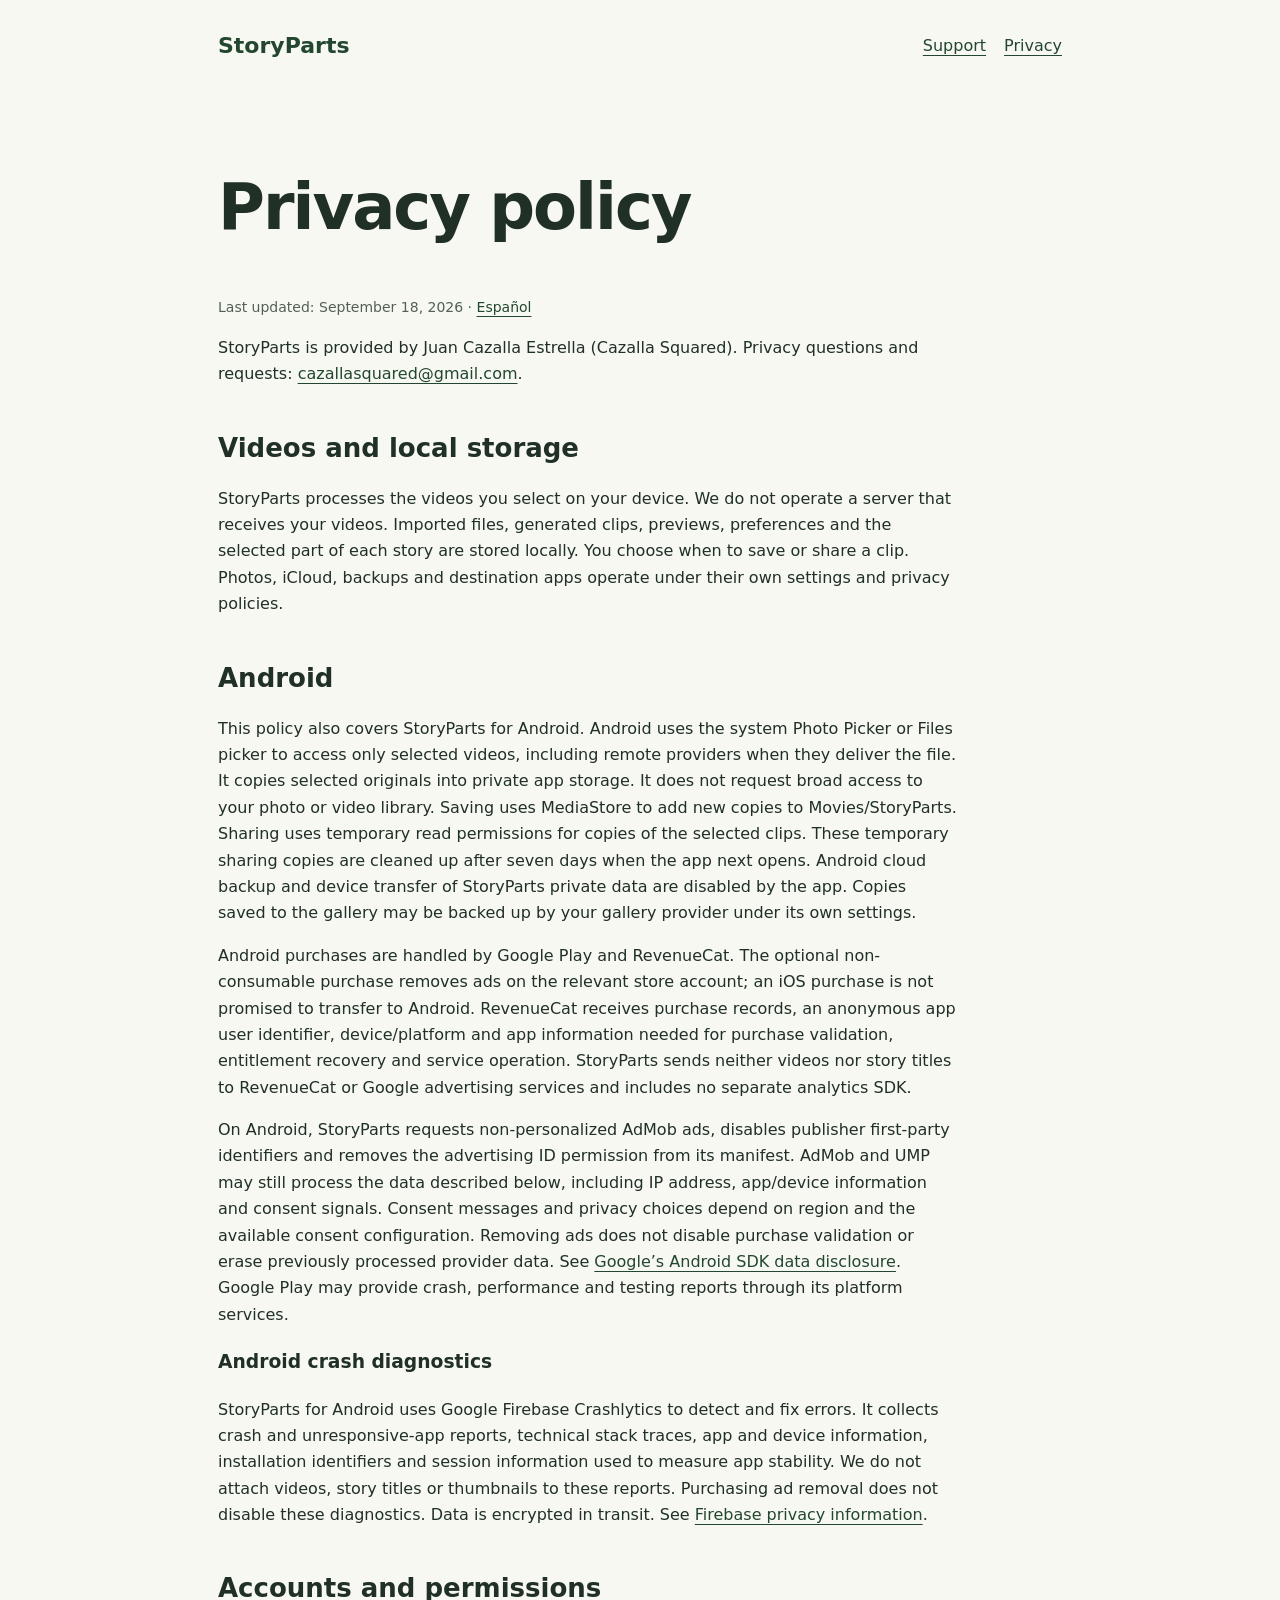
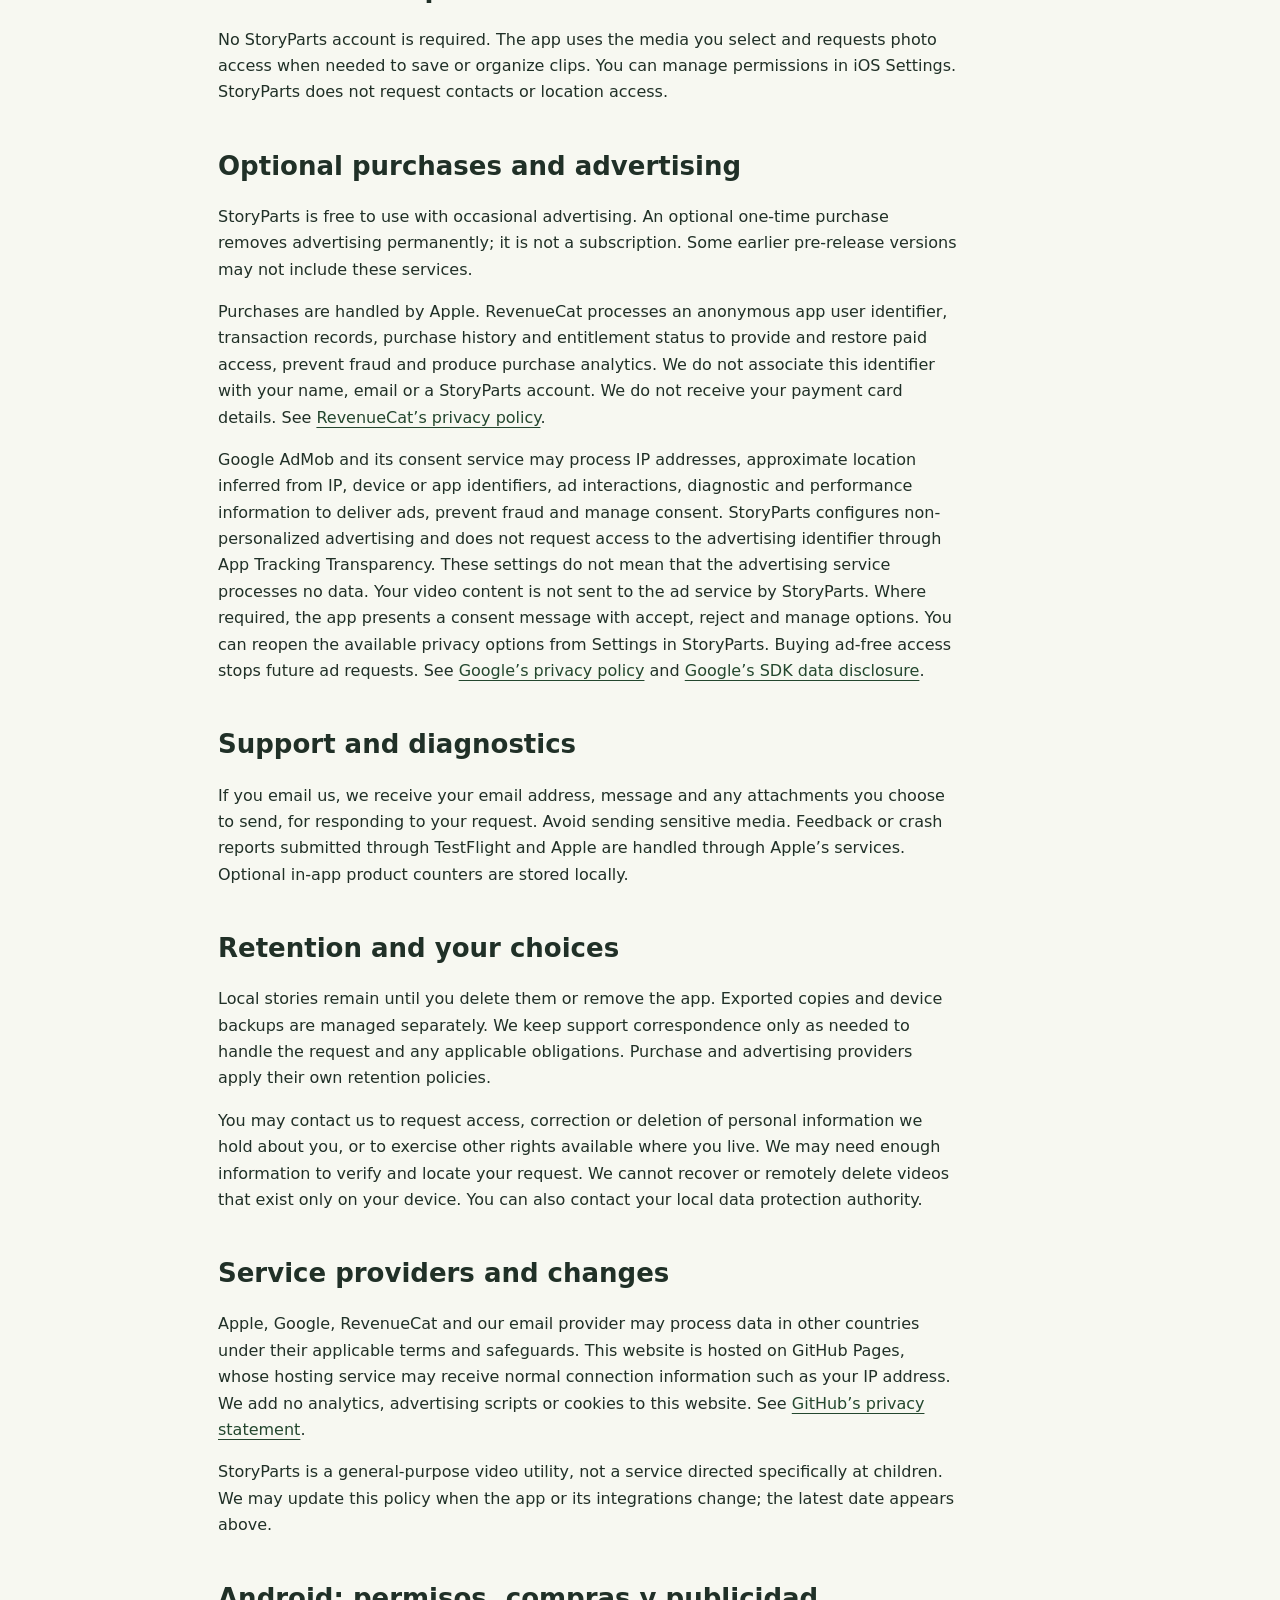
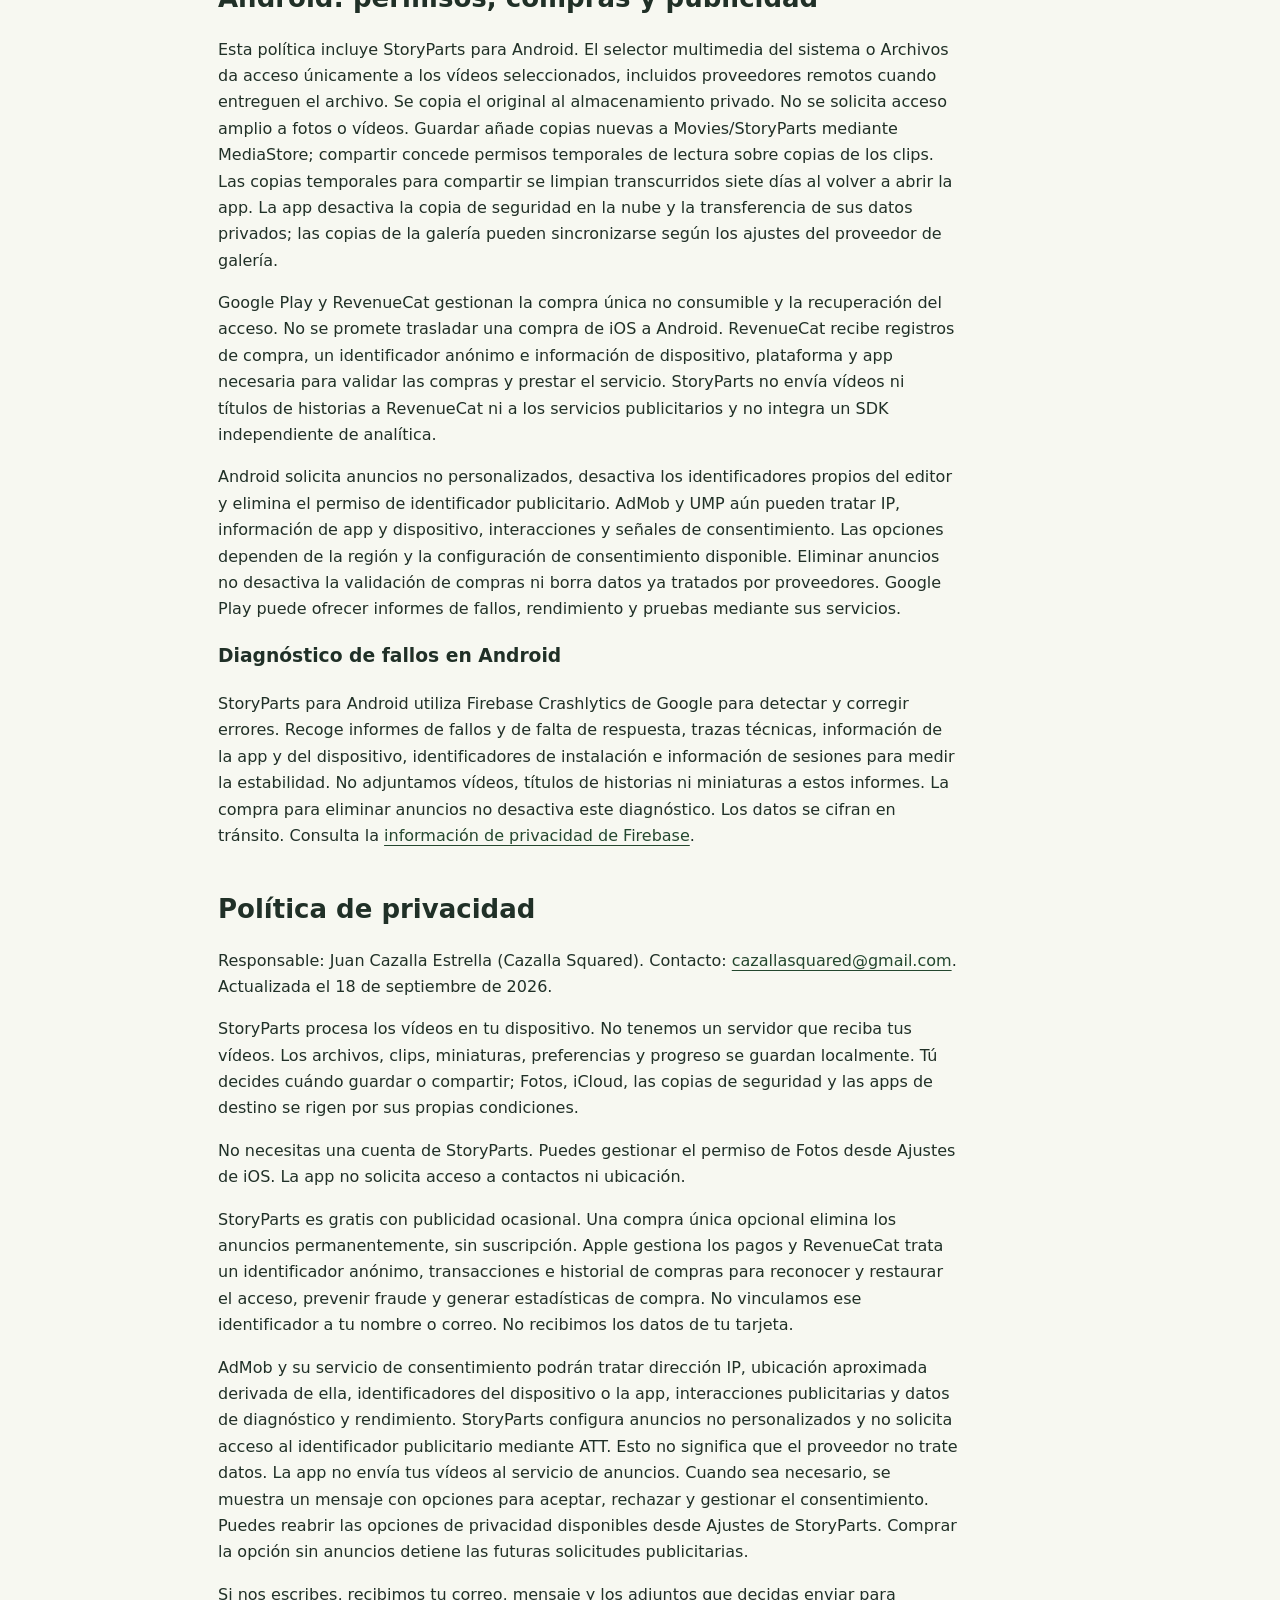
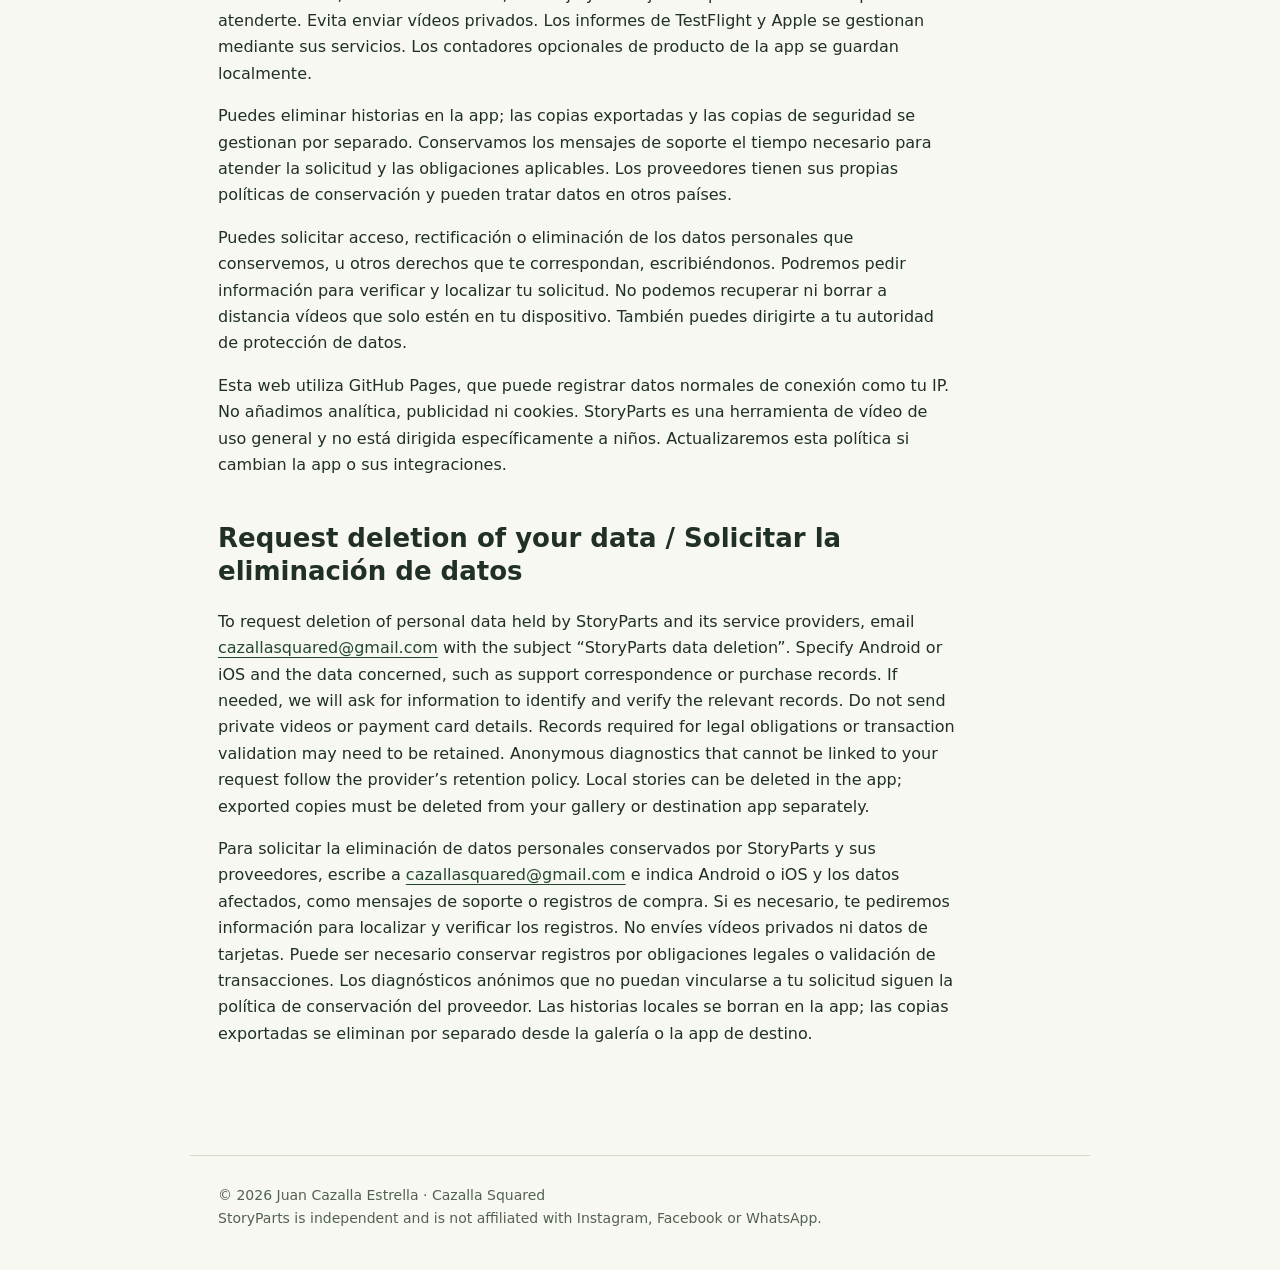
==== commit 2ca11004: "Document Android crash diagnostics and data deletion requests" ====
--- a/privacy/index.html
+++ b/privacy/index.html
@@ -1 +1 @@
-<!doctype html><html lang="en"><head><meta charset="utf-8"><meta name="viewport" content="width=device-width,initial-scale=1"><title>Privacy policy · StoryParts</title><meta name="description" content="Split long videos into ordered clips for stories and status updates. StoryParts for iPhone and iPad."><link rel="icon" href="../icon.png"><link rel="stylesheet" href="../style.css"></head><body><header><a class="brand" href="../">StoryParts</a><nav><a href="../support/">Support</a><a href="../privacy/">Privacy</a></nav></header><main><article><h1>Privacy policy</h1><p class="muted">Last updated: September 18, 2026 · <a href="#es">Español</a></p><p>StoryParts is provided by Juan Cazalla Estrella (Cazalla Squared). Privacy questions and requests: <a href="mailto:cazallasquared@gmail.com">cazallasquared@gmail.com</a>.</p><h2>Videos and local storage</h2><p>StoryParts processes the videos you select on your device. We do not operate a server that receives your videos. Imported files, generated clips, previews, preferences and the selected part of each story are stored locally. You choose when to save or share a clip. Photos, iCloud, backups and destination apps operate under their own settings and privacy policies.</p><h2>Android</h2><p>This policy also covers StoryParts for Android. Android uses the system Photo Picker or Files picker to access only selected videos, including remote providers when they deliver the file. It copies selected originals into private app storage. It does not request broad access to your photo or video library. Saving uses MediaStore to add new copies to Movies/StoryParts. Sharing uses temporary read permissions for copies of the selected clips. These temporary sharing copies are cleaned up after seven days when the app next opens. Android cloud backup and device transfer of StoryParts private data are disabled by the app. Copies saved to the gallery may be backed up by your gallery provider under its own settings.</p><p>Android purchases are handled by Google Play and RevenueCat. The optional non-consumable purchase removes ads on the relevant store account; an iOS purchase is not promised to transfer to Android. RevenueCat receives purchase records, an anonymous app user identifier, device/platform and app information needed for purchase validation, entitlement recovery and service operation. StoryParts sends neither videos nor story titles to RevenueCat or Google advertising services and includes no separate analytics SDK.</p><p>On Android, StoryParts requests non-personalized AdMob ads, disables publisher first-party identifiers and removes the advertising ID permission from its manifest. AdMob and UMP may still process the data described below, including IP address, app/device information and consent signals. Consent messages and privacy choices depend on region and the available consent configuration. Removing ads does not disable purchase validation or erase previously processed provider data. See <a href="https://developers.google.com/admob/android/privacy/play-data-disclosure">Google’s Android SDK data disclosure</a>. Google Play may provide crash, performance and testing reports through its platform services.</p><h2>Accounts and permissions</h2><p>No StoryParts account is required. The app uses the media you select and requests photo access when needed to save or organize clips. You can manage permissions in iOS Settings. StoryParts does not request contacts or location access.</p><h2>Optional purchases and advertising</h2><p>StoryParts is free to use with occasional advertising. An optional one-time purchase removes advertising permanently; it is not a subscription. Some earlier pre-release versions may not include these services.</p><p>Purchases are handled by Apple. RevenueCat processes an anonymous app user identifier, transaction records, purchase history and entitlement status to provide and restore paid access, prevent fraud and produce purchase analytics. We do not associate this identifier with your name, email or a StoryParts account. We do not receive your payment card details. See <a href="https://www.revenuecat.com/privacy-policy">RevenueCat’s privacy policy</a>.</p><p>Google AdMob and its consent service may process IP addresses, approximate location inferred from IP, device or app identifiers, ad interactions, diagnostic and performance information to deliver ads, prevent fraud and manage consent. StoryParts configures non-personalized advertising and does not request access to the advertising identifier through App Tracking Transparency. These settings do not mean that the advertising service processes no data. Your video content is not sent to the ad service by StoryParts. Where required, the app presents a consent message with accept, reject and manage options. You can reopen the available privacy options from Settings in StoryParts. Buying ad-free access stops future ad requests. See <a href="https://policies.google.com/privacy">Google’s privacy policy</a> and <a href="https://developers.google.com/admob/ios/privacy/data-disclosure">Google’s SDK data disclosure</a>.</p><h2>Support and diagnostics</h2><p>If you email us, we receive your email address, message and any attachments you choose to send, for responding to your request. Avoid sending sensitive media. Feedback or crash reports submitted through TestFlight and Apple are handled through Apple’s services. Optional in-app product counters are stored locally.</p><h2>Retention and your choices</h2><p>Local stories remain until you delete them or remove the app. Exported copies and device backups are managed separately. We keep support correspondence only as needed to handle the request and any applicable obligations. Purchase and advertising providers apply their own retention policies.</p><p>You may contact us to request access, correction or deletion of personal information we hold about you, or to exercise other rights available where you live. We may need enough information to verify and locate your request. We cannot recover or remotely delete videos that exist only on your device. You can also contact your local data protection authority.</p><h2>Service providers and changes</h2><p>Apple, Google, RevenueCat and our email provider may process data in other countries under their applicable terms and safeguards. This website is hosted on GitHub Pages, whose hosting service may receive normal connection information such as your IP address. We add no analytics, advertising scripts or cookies to this website. See <a href="https://docs.github.com/en/site-policy/privacy-policies/github-general-privacy-statement">GitHub’s privacy statement</a>.</p><p>StoryParts is a general-purpose video utility, not a service directed specifically at children. We may update this policy when the app or its integrations change; the latest date appears above.</p><section id="android-es" lang="es"><h2>Android: permisos, compras y publicidad</h2><p>Esta política incluye StoryParts para Android. El selector multimedia del sistema o Archivos da acceso únicamente a los vídeos seleccionados, incluidos proveedores remotos cuando entreguen el archivo. Se copia el original al almacenamiento privado. No se solicita acceso amplio a fotos o vídeos. Guardar añade copias nuevas a Movies/StoryParts mediante MediaStore; compartir concede permisos temporales de lectura sobre copias de los clips. Las copias temporales para compartir se limpian transcurridos siete días al volver a abrir la app. La app desactiva la copia de seguridad en la nube y la transferencia de sus datos privados; las copias de la galería pueden sincronizarse según los ajustes del proveedor de galería.</p><p>Google Play y RevenueCat gestionan la compra única no consumible y la recuperación del acceso. No se promete trasladar una compra de iOS a Android. RevenueCat recibe registros de compra, un identificador anónimo e información de dispositivo, plataforma y app necesaria para validar las compras y prestar el servicio. StoryParts no envía vídeos ni títulos de historias a RevenueCat ni a los servicios publicitarios y no integra un SDK independiente de analítica.</p><p>Android solicita anuncios no personalizados, desactiva los identificadores propios del editor y elimina el permiso de identificador publicitario. AdMob y UMP aún pueden tratar IP, información de app y dispositivo, interacciones y señales de consentimiento. Las opciones dependen de la región y la configuración de consentimiento disponible. Eliminar anuncios no desactiva la validación de compras ni borra datos ya tratados por proveedores. Google Play puede ofrecer informes de fallos, rendimiento y pruebas mediante sus servicios.</p></section><section id="es" lang="es"><h2>Política de privacidad</h2><p>Responsable: Juan Cazalla Estrella (Cazalla Squared). Contacto: <a href="mailto:cazallasquared@gmail.com">cazallasquared@gmail.com</a>. Actualizada el 18 de septiembre de 2026.</p><p>StoryParts procesa los vídeos en tu dispositivo. No tenemos un servidor que reciba tus vídeos. Los archivos, clips, miniaturas, preferencias y progreso se guardan localmente. Tú decides cuándo guardar o compartir; Fotos, iCloud, las copias de seguridad y las apps de destino se rigen por sus propias condiciones.</p><p>No necesitas una cuenta de StoryParts. Puedes gestionar el permiso de Fotos desde Ajustes de iOS. La app no solicita acceso a contactos ni ubicación.</p><p>StoryParts es gratis con publicidad ocasional. Una compra única opcional elimina los anuncios permanentemente, sin suscripción. Apple gestiona los pagos y RevenueCat trata un identificador anónimo, transacciones e historial de compras para reconocer y restaurar el acceso, prevenir fraude y generar estadísticas de compra. No vinculamos ese identificador a tu nombre o correo. No recibimos los datos de tu tarjeta.</p><p>AdMob y su servicio de consentimiento podrán tratar dirección IP, ubicación aproximada derivada de ella, identificadores del dispositivo o la app, interacciones publicitarias y datos de diagnóstico y rendimiento. StoryParts configura anuncios no personalizados y no solicita acceso al identificador publicitario mediante ATT. Esto no significa que el proveedor no trate datos. La app no envía tus vídeos al servicio de anuncios. Cuando sea necesario, se muestra un mensaje con opciones para aceptar, rechazar y gestionar el consentimiento. Puedes reabrir las opciones de privacidad disponibles desde Ajustes de StoryParts. Comprar la opción sin anuncios detiene las futuras solicitudes publicitarias.</p><p>Si nos escribes, recibimos tu correo, mensaje y los adjuntos que decidas enviar para atenderte. Evita enviar vídeos privados. Los informes de TestFlight y Apple se gestionan mediante sus servicios. Los contadores opcionales de producto de la app se guardan localmente.</p><p>Puedes eliminar historias en la app; las copias exportadas y las copias de seguridad se gestionan por separado. Conservamos los mensajes de soporte el tiempo necesario para atender la solicitud y las obligaciones aplicables. Los proveedores tienen sus propias políticas de conservación y pueden tratar datos en otros países.</p><p>Puedes solicitar acceso, rectificación o eliminación de los datos personales que conservemos, u otros derechos que te correspondan, escribiéndonos. Podremos pedir información para verificar y localizar tu solicitud. No podemos recuperar ni borrar a distancia vídeos que solo estén en tu dispositivo. También puedes dirigirte a tu autoridad de protección de datos.</p><p>Esta web utiliza GitHub Pages, que puede registrar datos normales de conexión como tu IP. No añadimos analítica, publicidad ni cookies. StoryParts es una herramienta de vídeo de uso general y no está dirigida específicamente a niños. Actualizaremos esta política si cambian la app o sus integraciones.</p></section></article></main><footer>© 2026 Juan Cazalla Estrella · Cazalla Squared<br>StoryParts is independent and is not affiliated with Instagram, Facebook or WhatsApp.</footer></body></html>+<!doctype html><html lang="en"><head><meta charset="utf-8"><meta name="viewport" content="width=device-width,initial-scale=1"><title>Privacy policy · StoryParts</title><meta name="description" content="Split long videos into ordered clips for stories and status updates. StoryParts for iPhone and iPad."><link rel="icon" href="../icon.png"><link rel="stylesheet" href="../style.css"></head><body><header><a class="brand" href="../">StoryParts</a><nav><a href="../support/">Support</a><a href="../privacy/">Privacy</a></nav></header><main><article><h1>Privacy policy</h1><p class="muted">Last updated: September 18, 2026 · <a href="#es">Español</a></p><p>StoryParts is provided by Juan Cazalla Estrella (Cazalla Squared). Privacy questions and requests: <a href="mailto:cazallasquared@gmail.com">cazallasquared@gmail.com</a>.</p><h2>Videos and local storage</h2><p>StoryParts processes the videos you select on your device. We do not operate a server that receives your videos. Imported files, generated clips, previews, preferences and the selected part of each story are stored locally. You choose when to save or share a clip. Photos, iCloud, backups and destination apps operate under their own settings and privacy policies.</p><h2>Android</h2><p>This policy also covers StoryParts for Android. Android uses the system Photo Picker or Files picker to access only selected videos, including remote providers when they deliver the file. It copies selected originals into private app storage. It does not request broad access to your photo or video library. Saving uses MediaStore to add new copies to Movies/StoryParts. Sharing uses temporary read permissions for copies of the selected clips. These temporary sharing copies are cleaned up after seven days when the app next opens. Android cloud backup and device transfer of StoryParts private data are disabled by the app. Copies saved to the gallery may be backed up by your gallery provider under its own settings.</p><p>Android purchases are handled by Google Play and RevenueCat. The optional non-consumable purchase removes ads on the relevant store account; an iOS purchase is not promised to transfer to Android. RevenueCat receives purchase records, an anonymous app user identifier, device/platform and app information needed for purchase validation, entitlement recovery and service operation. StoryParts sends neither videos nor story titles to RevenueCat or Google advertising services and includes no separate analytics SDK.</p><p>On Android, StoryParts requests non-personalized AdMob ads, disables publisher first-party identifiers and removes the advertising ID permission from its manifest. AdMob and UMP may still process the data described below, including IP address, app/device information and consent signals. Consent messages and privacy choices depend on region and the available consent configuration. Removing ads does not disable purchase validation or erase previously processed provider data. See <a href="https://developers.google.com/admob/android/privacy/play-data-disclosure">Google’s Android SDK data disclosure</a>. Google Play may provide crash, performance and testing reports through its platform services.</p><h3>Android crash diagnostics</h3><p>StoryParts for Android uses Google Firebase Crashlytics to detect and fix errors. It collects crash and unresponsive-app reports, technical stack traces, app and device information, installation identifiers and session information used to measure app stability. We do not attach videos, story titles or thumbnails to these reports. Purchasing ad removal does not disable these diagnostics. Data is encrypted in transit. See <a href="https://firebase.google.com/support/privacy">Firebase privacy information</a>.</p><h2>Accounts and permissions</h2><p>No StoryParts account is required. The app uses the media you select and requests photo access when needed to save or organize clips. You can manage permissions in iOS Settings. StoryParts does not request contacts or location access.</p><h2>Optional purchases and advertising</h2><p>StoryParts is free to use with occasional advertising. An optional one-time purchase removes advertising permanently; it is not a subscription. Some earlier pre-release versions may not include these services.</p><p>Purchases are handled by Apple. RevenueCat processes an anonymous app user identifier, transaction records, purchase history and entitlement status to provide and restore paid access, prevent fraud and produce purchase analytics. We do not associate this identifier with your name, email or a StoryParts account. We do not receive your payment card details. See <a href="https://www.revenuecat.com/privacy-policy">RevenueCat’s privacy policy</a>.</p><p>Google AdMob and its consent service may process IP addresses, approximate location inferred from IP, device or app identifiers, ad interactions, diagnostic and performance information to deliver ads, prevent fraud and manage consent. StoryParts configures non-personalized advertising and does not request access to the advertising identifier through App Tracking Transparency. These settings do not mean that the advertising service processes no data. Your video content is not sent to the ad service by StoryParts. Where required, the app presents a consent message with accept, reject and manage options. You can reopen the available privacy options from Settings in StoryParts. Buying ad-free access stops future ad requests. See <a href="https://policies.google.com/privacy">Google’s privacy policy</a> and <a href="https://developers.google.com/admob/ios/privacy/data-disclosure">Google’s SDK data disclosure</a>.</p><h2>Support and diagnostics</h2><p>If you email us, we receive your email address, message and any attachments you choose to send, for responding to your request. Avoid sending sensitive media. Feedback or crash reports submitted through TestFlight and Apple are handled through Apple’s services. Optional in-app product counters are stored locally.</p><h2>Retention and your choices</h2><p>Local stories remain until you delete them or remove the app. Exported copies and device backups are managed separately. We keep support correspondence only as needed to handle the request and any applicable obligations. Purchase and advertising providers apply their own retention policies.</p><p>You may contact us to request access, correction or deletion of personal information we hold about you, or to exercise other rights available where you live. We may need enough information to verify and locate your request. We cannot recover or remotely delete videos that exist only on your device. You can also contact your local data protection authority.</p><h2>Service providers and changes</h2><p>Apple, Google, RevenueCat and our email provider may process data in other countries under their applicable terms and safeguards. This website is hosted on GitHub Pages, whose hosting service may receive normal connection information such as your IP address. We add no analytics, advertising scripts or cookies to this website. See <a href="https://docs.github.com/en/site-policy/privacy-policies/github-general-privacy-statement">GitHub’s privacy statement</a>.</p><p>StoryParts is a general-purpose video utility, not a service directed specifically at children. We may update this policy when the app or its integrations change; the latest date appears above.</p><section id="android-es" lang="es"><h2>Android: permisos, compras y publicidad</h2><p>Esta política incluye StoryParts para Android. El selector multimedia del sistema o Archivos da acceso únicamente a los vídeos seleccionados, incluidos proveedores remotos cuando entreguen el archivo. Se copia el original al almacenamiento privado. No se solicita acceso amplio a fotos o vídeos. Guardar añade copias nuevas a Movies/StoryParts mediante MediaStore; compartir concede permisos temporales de lectura sobre copias de los clips. Las copias temporales para compartir se limpian transcurridos siete días al volver a abrir la app. La app desactiva la copia de seguridad en la nube y la transferencia de sus datos privados; las copias de la galería pueden sincronizarse según los ajustes del proveedor de galería.</p><p>Google Play y RevenueCat gestionan la compra única no consumible y la recuperación del acceso. No se promete trasladar una compra de iOS a Android. RevenueCat recibe registros de compra, un identificador anónimo e información de dispositivo, plataforma y app necesaria para validar las compras y prestar el servicio. StoryParts no envía vídeos ni títulos de historias a RevenueCat ni a los servicios publicitarios y no integra un SDK independiente de analítica.</p><p>Android solicita anuncios no personalizados, desactiva los identificadores propios del editor y elimina el permiso de identificador publicitario. AdMob y UMP aún pueden tratar IP, información de app y dispositivo, interacciones y señales de consentimiento. Las opciones dependen de la región y la configuración de consentimiento disponible. Eliminar anuncios no desactiva la validación de compras ni borra datos ya tratados por proveedores. Google Play puede ofrecer informes de fallos, rendimiento y pruebas mediante sus servicios.</p></section><section id="es" lang="es"><h3>Diagnóstico de fallos en Android</h3><p>StoryParts para Android utiliza Firebase Crashlytics de Google para detectar y corregir errores. Recoge informes de fallos y de falta de respuesta, trazas técnicas, información de la app y del dispositivo, identificadores de instalación e información de sesiones para medir la estabilidad. No adjuntamos vídeos, títulos de historias ni miniaturas a estos informes. La compra para eliminar anuncios no desactiva este diagnóstico. Los datos se cifran en tránsito. Consulta la <a href="https://firebase.google.com/support/privacy">información de privacidad de Firebase</a>.</p><h2>Política de privacidad</h2><p>Responsable: Juan Cazalla Estrella (Cazalla Squared). Contacto: <a href="mailto:cazallasquared@gmail.com">cazallasquared@gmail.com</a>. Actualizada el 18 de septiembre de 2026.</p><p>StoryParts procesa los vídeos en tu dispositivo. No tenemos un servidor que reciba tus vídeos. Los archivos, clips, miniaturas, preferencias y progreso se guardan localmente. Tú decides cuándo guardar o compartir; Fotos, iCloud, las copias de seguridad y las apps de destino se rigen por sus propias condiciones.</p><p>No necesitas una cuenta de StoryParts. Puedes gestionar el permiso de Fotos desde Ajustes de iOS. La app no solicita acceso a contactos ni ubicación.</p><p>StoryParts es gratis con publicidad ocasional. Una compra única opcional elimina los anuncios permanentemente, sin suscripción. Apple gestiona los pagos y RevenueCat trata un identificador anónimo, transacciones e historial de compras para reconocer y restaurar el acceso, prevenir fraude y generar estadísticas de compra. No vinculamos ese identificador a tu nombre o correo. No recibimos los datos de tu tarjeta.</p><p>AdMob y su servicio de consentimiento podrán tratar dirección IP, ubicación aproximada derivada de ella, identificadores del dispositivo o la app, interacciones publicitarias y datos de diagnóstico y rendimiento. StoryParts configura anuncios no personalizados y no solicita acceso al identificador publicitario mediante ATT. Esto no significa que el proveedor no trate datos. La app no envía tus vídeos al servicio de anuncios. Cuando sea necesario, se muestra un mensaje con opciones para aceptar, rechazar y gestionar el consentimiento. Puedes reabrir las opciones de privacidad disponibles desde Ajustes de StoryParts. Comprar la opción sin anuncios detiene las futuras solicitudes publicitarias.</p><p>Si nos escribes, recibimos tu correo, mensaje y los adjuntos que decidas enviar para atenderte. Evita enviar vídeos privados. Los informes de TestFlight y Apple se gestionan mediante sus servicios. Los contadores opcionales de producto de la app se guardan localmente.</p><p>Puedes eliminar historias en la app; las copias exportadas y las copias de seguridad se gestionan por separado. Conservamos los mensajes de soporte el tiempo necesario para atender la solicitud y las obligaciones aplicables. Los proveedores tienen sus propias políticas de conservación y pueden tratar datos en otros países.</p><p>Puedes solicitar acceso, rectificación o eliminación de los datos personales que conservemos, u otros derechos que te correspondan, escribiéndonos. Podremos pedir información para verificar y localizar tu solicitud. No podemos recuperar ni borrar a distancia vídeos que solo estén en tu dispositivo. También puedes dirigirte a tu autoridad de protección de datos.</p><p>Esta web utiliza GitHub Pages, que puede registrar datos normales de conexión como tu IP. No añadimos analítica, publicidad ni cookies. StoryParts es una herramienta de vídeo de uso general y no está dirigida específicamente a niños. Actualizaremos esta política si cambian la app o sus integraciones.</p></section><section id="data-deletion"><h2>Request deletion of your data / Solicitar la eliminación de datos</h2><p>To request deletion of personal data held by StoryParts and its service providers, email <a href="mailto:cazallasquared@gmail.com?subject=StoryParts%20data%20deletion">cazallasquared@gmail.com</a> with the subject “StoryParts data deletion”. Specify Android or iOS and the data concerned, such as support correspondence or purchase records. If needed, we will ask for information to identify and verify the relevant records. Do not send private videos or payment card details. Records required for legal obligations or transaction validation may need to be retained. Anonymous diagnostics that cannot be linked to your request follow the provider’s retention policy. Local stories can be deleted in the app; exported copies must be deleted from your gallery or destination app separately.</p><p>Para solicitar la eliminación de datos personales conservados por StoryParts y sus proveedores, escribe a <a href="mailto:cazallasquared@gmail.com?subject=Eliminaci%C3%B3n%20de%20datos%20de%20StoryParts">cazallasquared@gmail.com</a> e indica Android o iOS y los datos afectados, como mensajes de soporte o registros de compra. Si es necesario, te pediremos información para localizar y verificar los registros. No envíes vídeos privados ni datos de tarjetas. Puede ser necesario conservar registros por obligaciones legales o validación de transacciones. Los diagnósticos anónimos que no puedan vincularse a tu solicitud siguen la política de conservación del proveedor. Las historias locales se borran en la app; las copias exportadas se eliminan por separado desde la galería o la app de destino.</p></section></article></main><footer>© 2026 Juan Cazalla Estrella · Cazalla Squared<br>StoryParts is independent and is not affiliated with Instagram, Facebook or WhatsApp.</footer></body></html>
